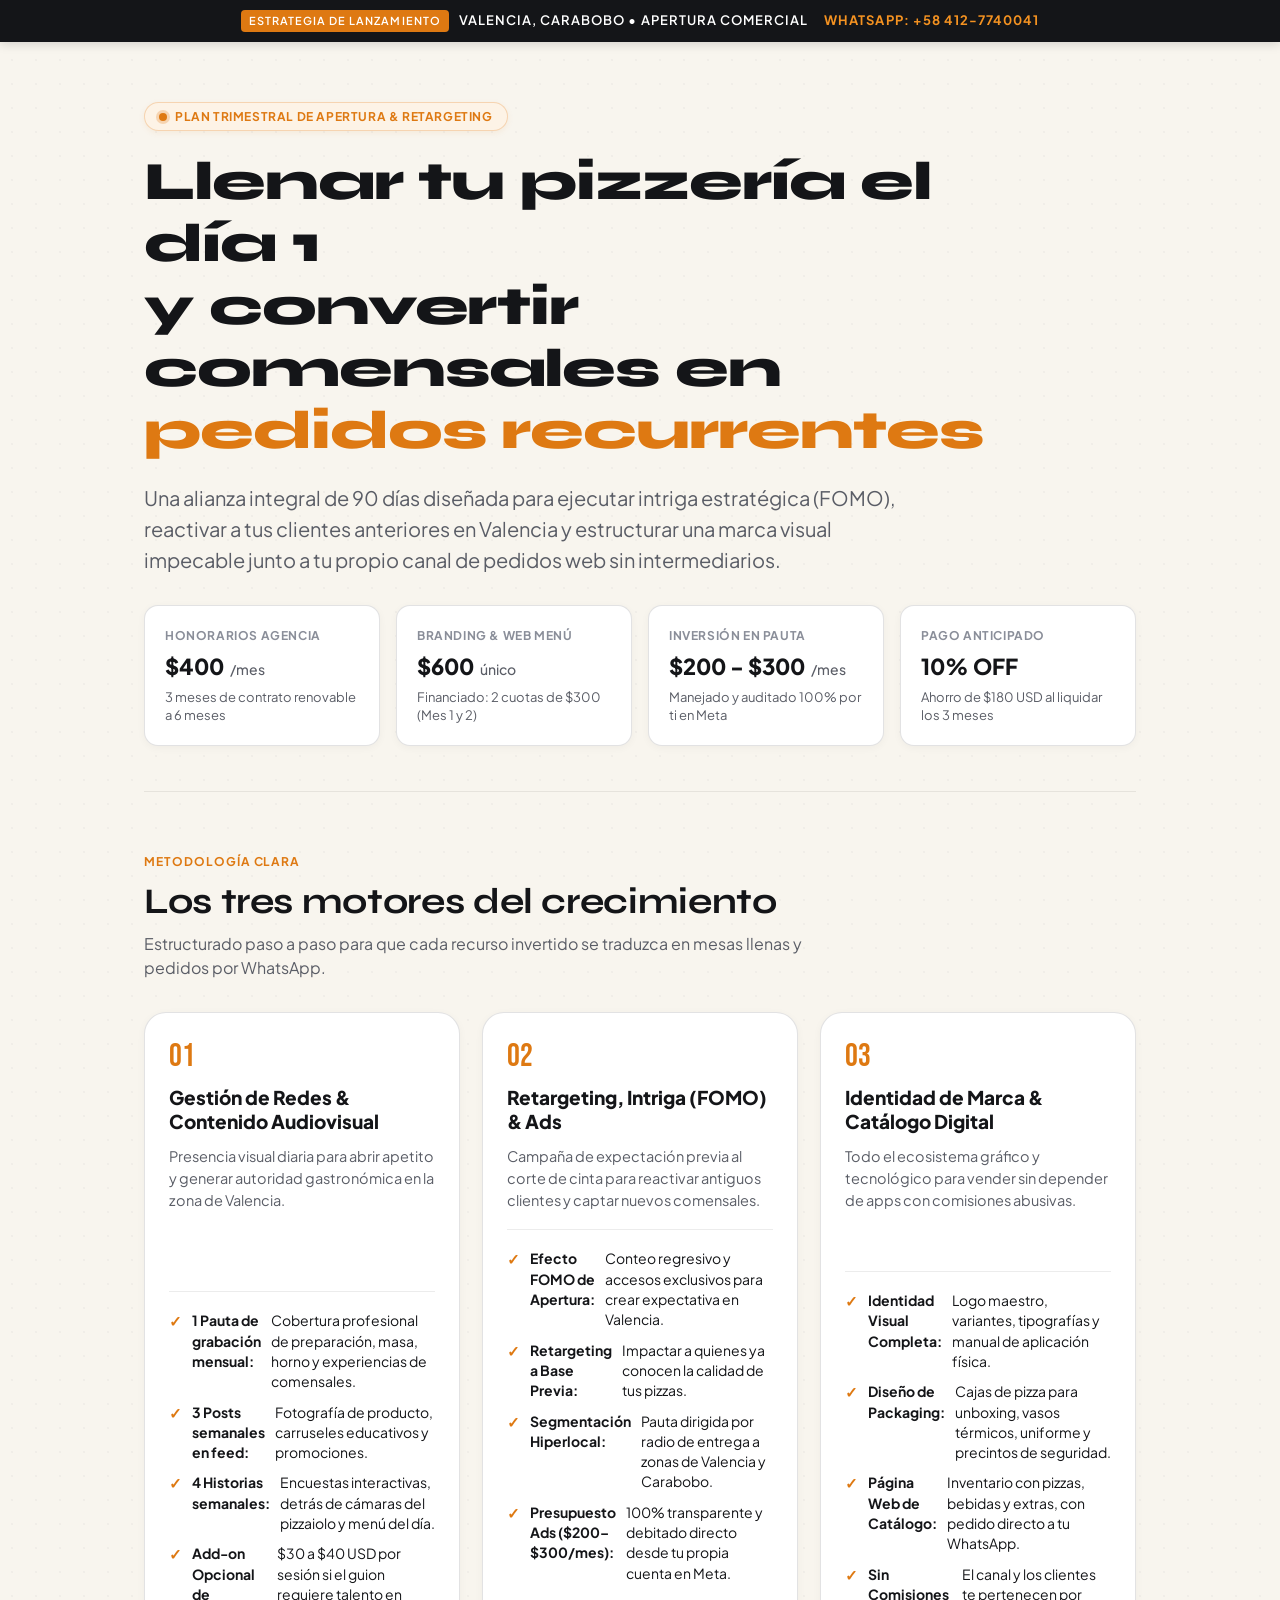
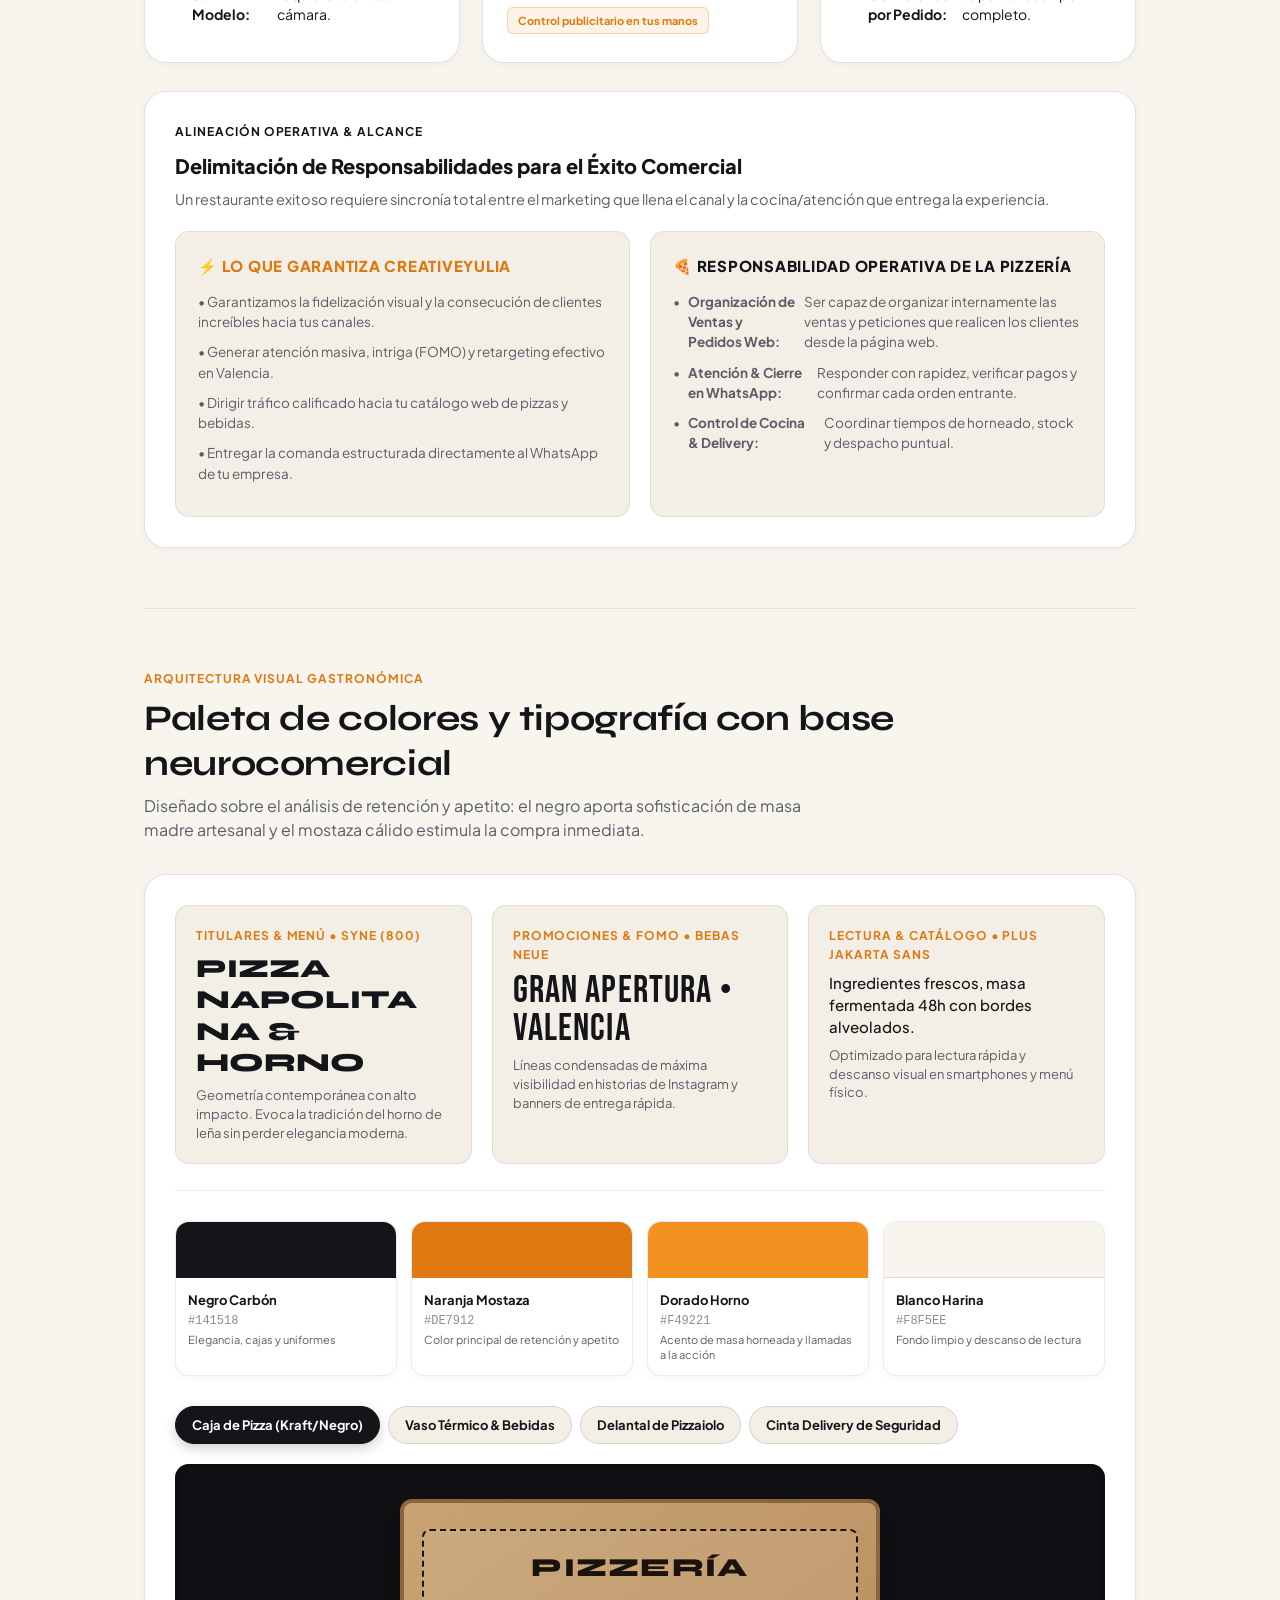
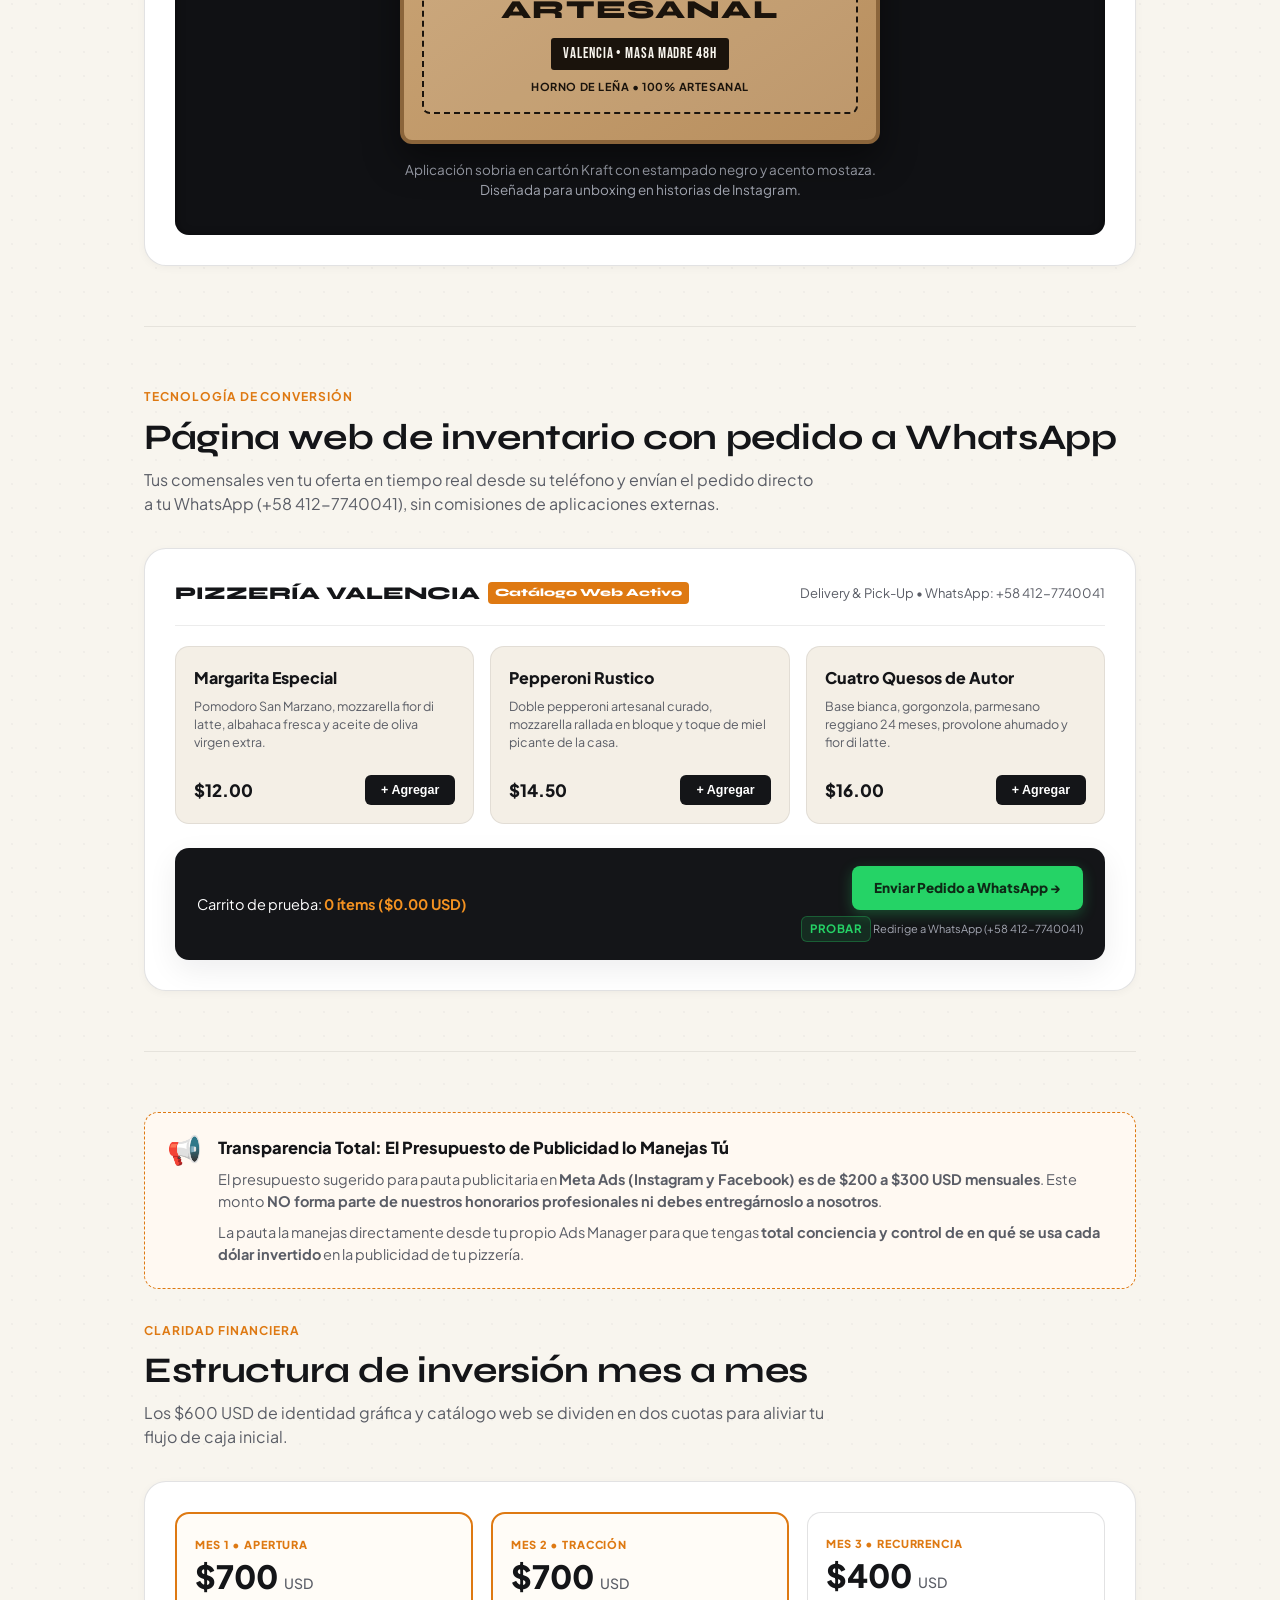
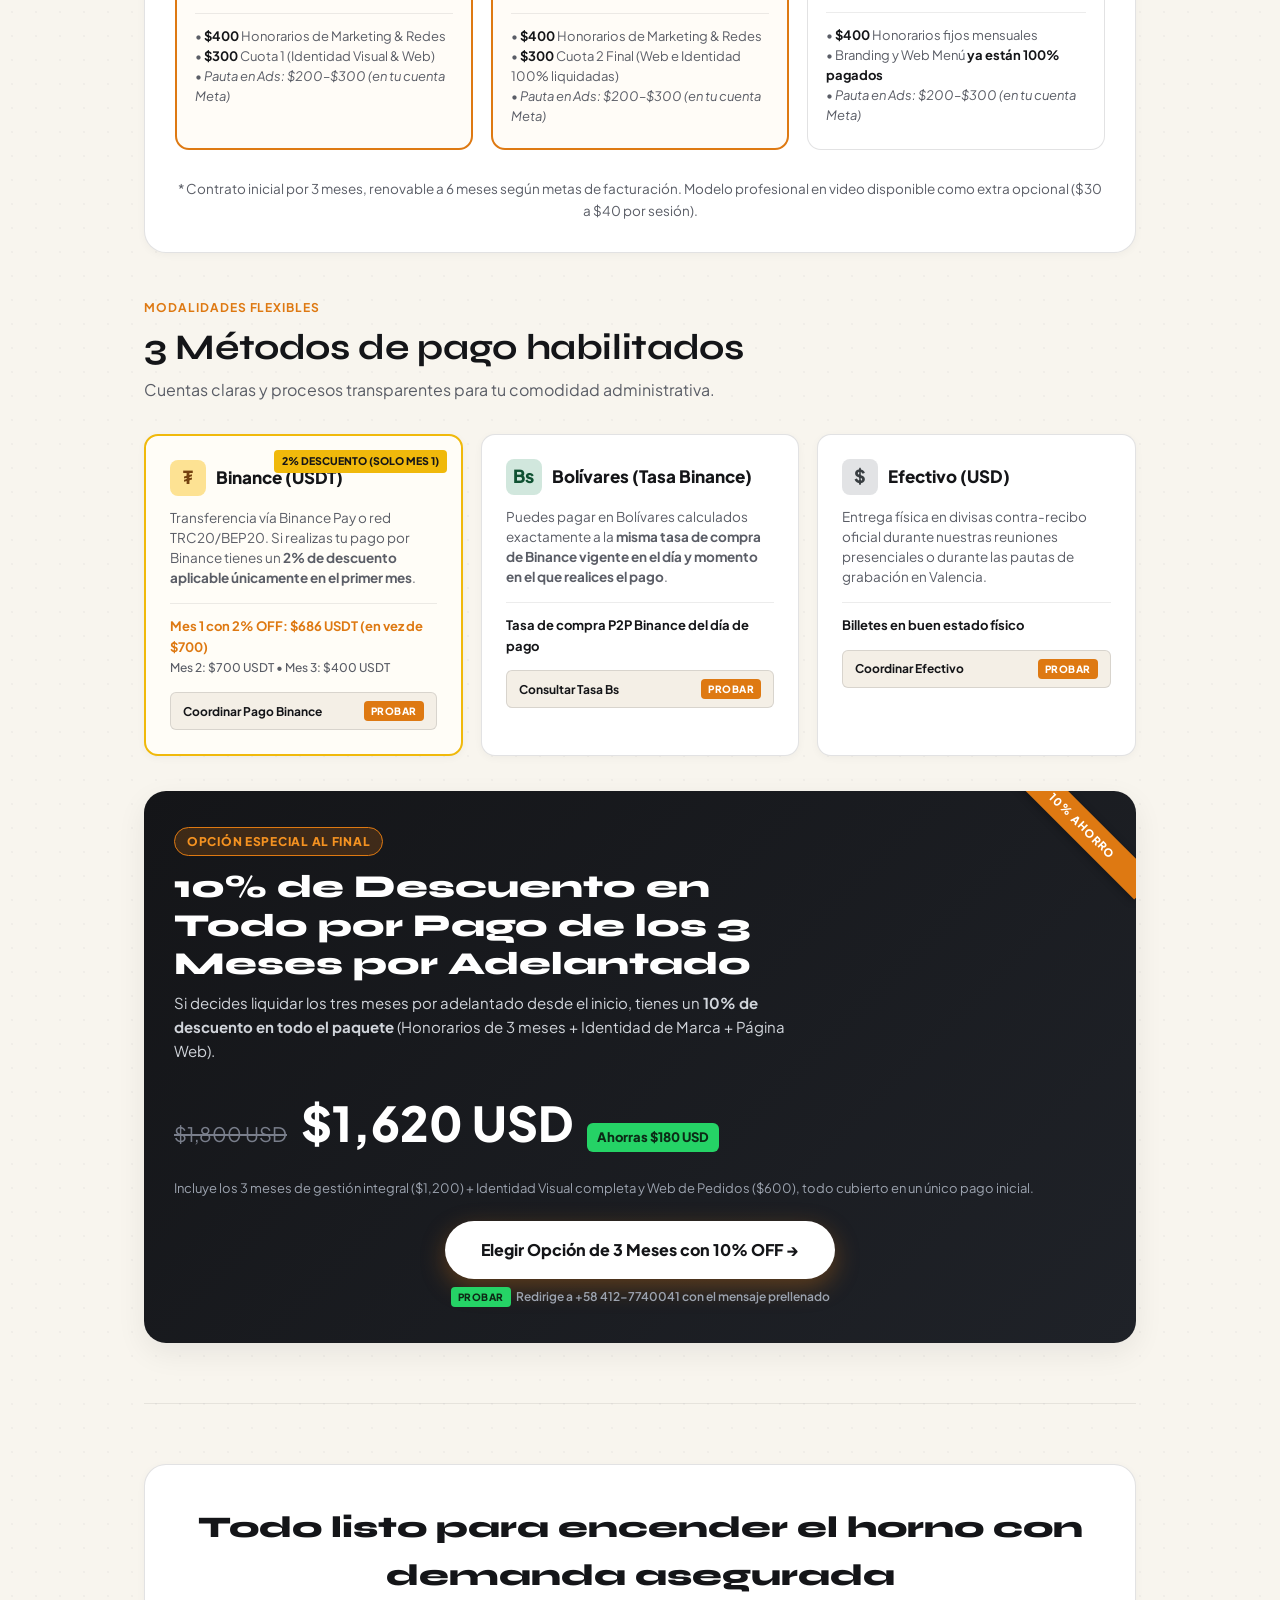
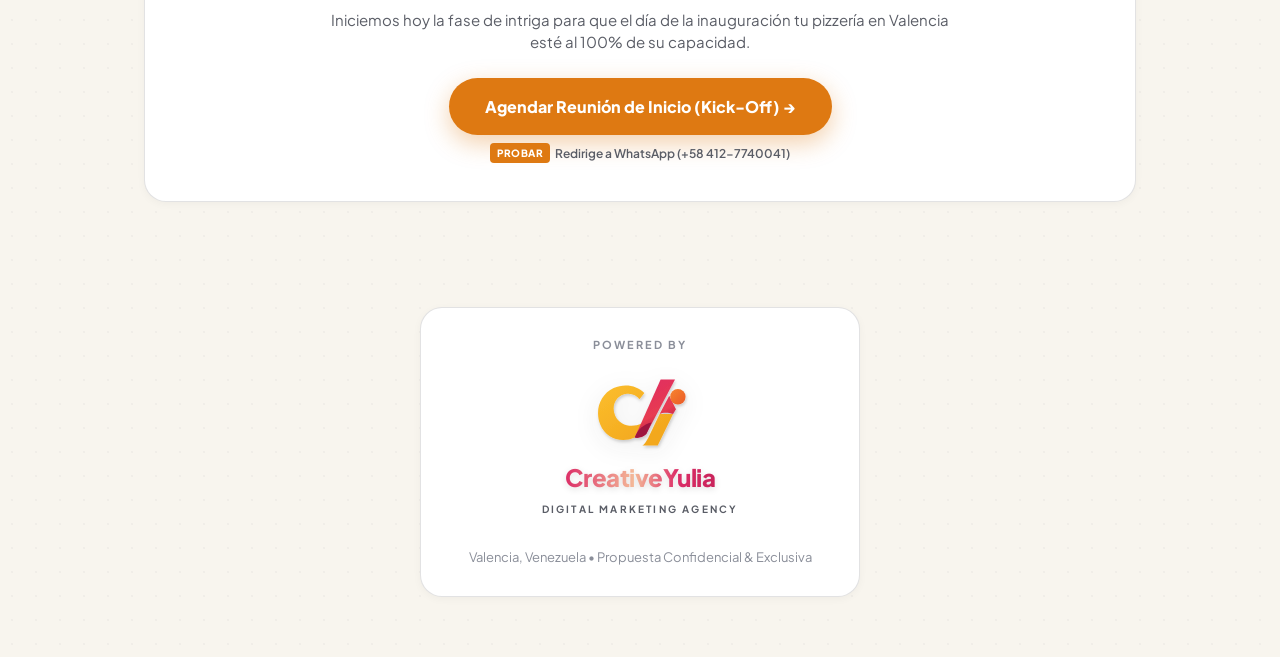
==== propuestapizza/index.html @ ad22b73f "feat: add propuestapizza landing page and vercel routing" ====
<!DOCTYPE html>
<html lang="es">
<head>
  <meta charset="UTF-8">
  <meta name="viewport" content="width=device-width, initial-scale=1.0, maximum-scale=5.0">
  <title>Propuesta Comercial Estratégica | Apertura Pizzería Valencia</title>
  
  <meta name="description" content="Propuesta comercial integral de 90 días: Gestión de Redes, Retargeting/FOMO, Identidad de Marca y Catálogo Web de Pedidos directos para pizzería en Valencia, Carabobo.">
  <meta property="og:title" content="Propuesta Comercial Estratégica | Apertura Pizzería Valencia">
  <meta property="og:description" content="Plan Trimestral de Apertura & Retargeting. Desarrollado por CreativeYulia.">
  <meta property="og:type" content="website">
  <meta name="theme-color" content="#141518">
  <link rel="icon" href="data:image/svg+xml,<svg xmlns='http://www.w3.org/2000/svg' viewBox='0 0 100 100'><text y='.9em' font-size='90'>🍕</text></svg>">

  <link rel="preconnect" href="https://fonts.googleapis.com">
  <link rel="preconnect" href="https://fonts.gstatic.com" crossorigin>
  <link href="https://fonts.googleapis.com/css2?family=Bebas+Neue&family=Plus+Jakarta+Sans:wght@300;400;500;600;700;800&family=Syne:wght@700;800&display=swap" rel="stylesheet">
  
  <style>
    :root {
      --bg-cream: #F8F5EE;
      --bg-card: #FFFFFF;
      --bg-card-soft: #F4EFE6;
      --text-dark: #141518;
      --text-muted: #5A5D66;
      --text-subtle: #8A8E99;
      --orange-mostaza: #DE7912;
      --orange-warm: #F49221;
      --orange-light: #FDF3E6;
      --orange-border: rgba(222, 121, 18, 0.25);
      --border-light: rgba(20, 21, 24, 0.08);
      --border-card: rgba(20, 21, 24, 0.12);
      --shadow-sm: 0 2px 8px rgba(20, 21, 24, 0.04);
      --shadow-md: 0 10px 30px rgba(20, 21, 24, 0.07);
      --shadow-lg: 0 18px 40px rgba(20, 21, 24, 0.12);
      --radius-sm: 8px;
      --radius-md: 14px;
      --radius-lg: 22px;
      --font-display: 'Syne', sans-serif;
      --font-accent: 'Bebas Neue', sans-serif;
      --font-body: 'Plus Jakarta Sans', sans-serif;
    }

    * {
      box-sizing: border-box;
      margin: 0;
      padding: 0;
      -webkit-font-smoothing: antialiased;
    }

    html {
      scroll-behavior: smooth;
    }

    body {
      background-color: var(--bg-cream);
      color: var(--text-dark);
      font-family: var(--font-body);
      line-height: 1.6;
      font-size: 16px;
      overflow-x: hidden;
      background-image: radial-gradient(rgba(20, 21, 24, 0.03) 1px, transparent 1px);
      background-size: 24px 24px;
    }

    .container {
      max-width: 1040px;
      margin: 0 auto;
      padding: 0 24px;
      width: 100%;
    }

    /* TOP BAR */
    .top-badge {
      background: #141518;
      color: #FFF;
      text-align: center;
      padding: 10px 16px;
      font-size: 13px;
      font-weight: 600;
      letter-spacing: 0.08em;
      text-transform: uppercase;
      display: flex;
      justify-content: center;
      align-items: center;
      gap: 10px;
      flex-wrap: wrap;
      position: sticky;
      top: 0;
      z-index: 100;
      box-shadow: 0 2px 10px rgba(0,0,0,0.15);
    }

    .top-badge span {
      background: var(--orange-mostaza);
      color: #FFF;
      padding: 2px 8px;
      border-radius: 4px;
      font-size: 11px;
    }

    .top-badge a {
      color: #F49221;
      text-decoration: none;
      font-weight: 700;
      margin-left: 6px;
      display: inline-flex;
      align-items: center;
      gap: 4px;
    }

    .top-badge a:hover {
      text-decoration: underline;
    }

    /* HERO */
    header.hero {
      padding: 60px 0 45px;
      border-bottom: 1px solid var(--border-light);
      position: relative;
    }

    .pill-status {
      display: inline-flex;
      align-items: center;
      gap: 8px;
      background: var(--orange-light);
      border: 1px solid var(--orange-border);
      color: var(--orange-mostaza);
      padding: 6px 14px;
      border-radius: 40px;
      font-size: 12px;
      font-weight: 700;
      letter-spacing: 0.05em;
      text-transform: uppercase;
      margin-bottom: 20px;
      box-shadow: 0 2px 6px rgba(222, 121, 18, 0.08);
      max-width: 100%;
      line-height: 1.3;
    }

    .pill-status::before {
      content: "";
      width: 8px;
      height: 8px;
      background: var(--orange-mostaza);
      border-radius: 50%;
      box-shadow: 0 0 0 3px rgba(222, 121, 18, 0.25);
      animation: pulseDot 2s infinite ease-in-out;
      flex-shrink: 0;
    }

    @keyframes pulseDot {
      0%, 100% { transform: scale(1); opacity: 1; }
      50% { transform: scale(1.3); opacity: 0.7; }
    }

    .hero h1 {
      font-family: var(--font-display);
      font-size: clamp(30px, 5.2vw, 54px);
      line-height: 1.15;
      font-weight: 800;
      letter-spacing: -0.02em;
      color: var(--text-dark);
      margin-bottom: 20px;
      max-width: 880px;
      word-break: break-word;
    }

    .hero h1 mark {
      background: transparent;
      color: var(--orange-mostaza);
    }

    .hero-lead {
      font-size: clamp(16px, 2vw, 20px);
      color: var(--text-muted);
      max-width: 760px;
      font-weight: 400;
      margin-bottom: 30px;
      line-height: 1.55;
    }

    /* SUMMARY STRIP */
    .summary-strip {
      display: grid;
      grid-template-columns: repeat(auto-fit, minmax(210px, 1fr));
      gap: 16px;
      margin-top: 30px;
    }

    .summary-card {
      background: var(--bg-card);
      border: 1px solid var(--border-card);
      border-radius: var(--radius-md);
      padding: 20px;
      box-shadow: var(--shadow-sm);
      transition: transform 0.2s ease, box-shadow 0.2s ease;
    }

    .summary-card:hover {
      transform: translateY(-2px);
      box-shadow: var(--shadow-md);
    }

    .summary-card .label {
      font-size: 12px;
      font-weight: 700;
      color: var(--text-subtle);
      text-transform: uppercase;
      letter-spacing: 0.05em;
      margin-bottom: 4px;
    }

    .summary-card .value {
      font-size: 22px;
      font-weight: 800;
      color: var(--text-dark);
      display: flex;
      align-items: baseline;
      gap: 6px;
    }

    .summary-card .note {
      font-size: 13px;
      color: var(--text-muted);
      margin-top: 4px;
      line-height: 1.4;
    }

    /* SECTION BASICS */
    section {
      padding: 60px 0;
      border-bottom: 1px solid var(--border-light);
    }

    .section-header {
      margin-bottom: 32px;
    }

    .section-eyebrow {
      font-size: 12px;
      font-weight: 700;
      color: var(--orange-mostaza);
      text-transform: uppercase;
      letter-spacing: 0.08em;
      margin-bottom: 8px;
      display: block;
    }

    .section-title {
      font-family: var(--font-display);
      font-size: clamp(24px, 3.5vw, 36px);
      letter-spacing: -0.01em;
      line-height: 1.25;
      color: var(--text-dark);
      word-break: break-word;
    }

    .section-desc {
      font-size: 16px;
      color: var(--text-muted);
      max-width: 680px;
      margin-top: 8px;
      line-height: 1.5;
    }

    /* PILARES */
    .pillars-grid {
      display: grid;
      grid-template-columns: repeat(auto-fit, minmax(290px, 1fr));
      gap: 22px;
    }

    .pillar-card {
      background: var(--bg-card);
      border: 1px solid var(--border-card);
      border-radius: var(--radius-lg);
      padding: 28px 24px;
      box-shadow: var(--shadow-sm);
      display: flex;
      flex-direction: column;
      position: relative;
      transition: transform 0.25s ease, box-shadow 0.25s ease, border-color 0.25s ease;
    }

    .pillar-card:hover {
      transform: translateY(-4px);
      box-shadow: var(--shadow-md);
      border-color: var(--orange-border);
    }

    .pillar-number {
      font-family: var(--font-accent);
      font-size: 32px;
      color: var(--orange-mostaza);
      line-height: 1;
      margin-bottom: 12px;
    }

    .pillar-title {
      font-size: 19px;
      font-weight: 800;
      margin-bottom: 12px;
      color: var(--text-dark);
      line-height: 1.3;
    }

    .pillar-desc {
      font-size: 14.5px;
      color: var(--text-muted);
      margin-bottom: 18px;
      line-height: 1.5;
    }

    .feature-list {
      list-style: none;
      margin-top: auto;
      padding-top: 18px;
      border-top: 1px solid var(--border-light);
    }

    .feature-list li {
      font-size: 14px;
      color: var(--text-dark);
      margin-bottom: 10px;
      display: flex;
      align-items: flex-start;
      gap: 10px;
      line-height: 1.45;
    }

    .feature-list li::before {
      content: "✓";
      color: var(--orange-mostaza);
      font-weight: 800;
      flex-shrink: 0;
      font-size: 15px;
    }

    .tag-highlight {
      display: inline-block;
      background: var(--orange-light);
      color: var(--orange-mostaza);
      font-size: 11px;
      font-weight: 700;
      padding: 4px 10px;
      border-radius: 6px;
      margin-top: 14px;
      align-self: flex-start;
      border: 1px solid var(--orange-border);
    }

    /* OPERATIONAL ALIGNMENT BOX (ROLES & RESPONSABILIDADES) */
    .operational-box {
      background: #FFFFFF;
      border: 1px solid var(--border-card);
      border-radius: var(--radius-lg);
      padding: 30px;
      margin-top: 28px;
      box-shadow: var(--shadow-sm);
    }

    .operational-grid {
      display: grid;
      grid-template-columns: repeat(auto-fit, minmax(270px, 1fr));
      gap: 20px;
      margin-top: 20px;
    }

    .role-column {
      background: var(--bg-card-soft);
      border-radius: var(--radius-md);
      padding: 22px;
      border: 1px solid var(--border-light);
    }

    .role-title {
      font-size: 15px;
      font-weight: 800;
      text-transform: uppercase;
      letter-spacing: 0.05em;
      margin-bottom: 14px;
      display: flex;
      align-items: center;
      gap: 8px;
    }

    .role-title.agency { color: var(--orange-mostaza); }
    .role-title.client { color: var(--text-dark); }

    .role-list {
      list-style: none;
      font-size: 13.5px;
      color: var(--text-muted);
    }

    .role-list li {
      margin-bottom: 10px;
      display: flex;
      align-items: flex-start;
      gap: 8px;
      line-height: 1.5;
    }

    /* BRAND EXPLORER */
    .brand-explorer {
      background: var(--bg-card);
      border: 1px solid var(--border-card);
      border-radius: var(--radius-lg);
      padding: 30px;
      box-shadow: var(--shadow-sm);
    }

    .typography-spec {
      display: grid;
      grid-template-columns: repeat(auto-fit, minmax(240px, 1fr));
      gap: 20px;
      margin-bottom: 30px;
      padding-bottom: 26px;
      border-bottom: 1px solid var(--border-light);
    }

    .typo-box {
      background: var(--bg-card-soft);
      border-radius: var(--radius-md);
      padding: 20px;
      border: 1px solid var(--border-light);
      transition: border-color 0.2s ease;
    }

    .typo-box:hover {
      border-color: var(--orange-border);
    }

    .typo-box .family-name {
      font-size: 12px;
      font-weight: 700;
      color: var(--orange-mostaza);
      text-transform: uppercase;
      letter-spacing: 0.08em;
      margin-bottom: 8px;
    }

    .typo-sample-display {
      font-family: var(--font-display);
      font-size: clamp(22px, 3vw, 26px);
      font-weight: 800;
      line-height: 1.2;
      color: var(--text-dark);
      margin-bottom: 8px;
      word-break: break-word;
    }

    .typo-sample-impact {
      font-family: var(--font-accent);
      font-size: clamp(30px, 4vw, 38px);
      line-height: 1;
      letter-spacing: 0.03em;
      color: var(--text-dark);
      margin-bottom: 8px;
      word-break: break-word;
    }

    .typo-box p {
      font-size: 13px;
      color: var(--text-muted);
      line-height: 1.45;
    }

    .palette-grid {
      display: grid;
      grid-template-columns: repeat(auto-fit, minmax(160px, 1fr));
      gap: 14px;
      margin-bottom: 30px;
    }

    .color-chip {
      background: #FFF;
      border: 1px solid var(--border-light);
      border-radius: var(--radius-md);
      overflow: hidden;
      box-shadow: var(--shadow-sm);
      transition: transform 0.2s ease;
    }

    .color-chip:hover {
      transform: translateY(-2px);
    }

    .color-swatch {
      height: 56px;
      width: 100%;
    }

    .color-info {
      padding: 12px;
    }

    .color-name {
      font-size: 13px;
      font-weight: 700;
      color: var(--text-dark);
    }

    .color-hex {
      font-size: 12px;
      font-family: monospace;
      color: var(--text-subtle);
      margin: 2px 0;
    }

    .color-purpose {
      font-size: 11px;
      color: var(--text-muted);
      line-height: 1.35;
    }

    /* MOCKUP TABS */
    .mockup-controls {
      display: flex;
      flex-wrap: wrap;
      gap: 8px;
      margin-bottom: 20px;
    }

    .tab-btn {
      background: var(--bg-card-soft);
      border: 1px solid var(--border-card);
      padding: 10px 16px;
      border-radius: 40px;
      font-size: 13px;
      font-weight: 700;
      color: var(--text-dark);
      cursor: pointer;
      transition: all 0.2s ease;
      font-family: var(--font-body);
      user-select: none;
    }

    .tab-btn:hover {
      background: #EBE4D5;
      transform: translateY(-1px);
    }

    .tab-btn.active {
      background: #141518;
      color: #FFF;
      border-color: #141518;
      box-shadow: 0 4px 12px rgba(20, 21, 24, 0.2);
    }

    .mockup-display {
      background: #101114;
      border-radius: var(--radius-md);
      padding: 35px 20px;
      color: #FFF;
      display: flex;
      flex-direction: column;
      align-items: center;
      text-align: center;
      min-height: 280px;
      justify-content: center;
      box-shadow: inset 0 2px 10px rgba(0,0,0,0.5);
      position: relative;
      overflow: hidden;
    }

    .mockup-visual-wrapper {
      max-width: 480px;
      width: 100%;
      animation: fadeInScale 0.25s ease-out;
    }

    @keyframes fadeInScale {
      from { opacity: 0; transform: scale(0.97); }
      to { opacity: 1; transform: scale(1); }
    }

    .box-preview {
      background: linear-gradient(145deg, #c9a374 0%, #b88f5f 100%);
      border: 4px solid #8B653B;
      border-radius: 12px;
      padding: 26px 18px;
      color: #1A130C;
      box-shadow: 0 16px 36px rgba(0,0,0,0.45);
      margin-bottom: 16px;
      position: relative;
    }

    .box-stamp {
      border: 2px dashed #1A130C;
      padding: 16px;
      border-radius: 8px;
      background: rgba(255, 255, 255, 0.08);
    }

    .box-brand {
      font-family: var(--font-display);
      font-size: clamp(20px, 3.5vw, 26px);
      font-weight: 800;
      letter-spacing: 0.05em;
      text-transform: uppercase;
      color: #1A130C;
    }

    .box-badge {
      display: inline-block;
      background: #1A130C;
      color: #F8F5EE;
      font-family: var(--font-accent);
      font-size: 15px;
      padding: 4px 12px;
      margin-top: 8px;
      letter-spacing: 0.06em;
      border-radius: 3px;
    }

    .mockup-caption {
      font-size: 13.5px;
      color: #A3A7B2;
      max-width: 500px;
      margin: 0 auto;
      line-height: 1.5;
    }

    /* MENU SIMULATOR */
    .menu-demo-box {
      background: var(--bg-card);
      border: 1px solid var(--border-card);
      border-radius: var(--radius-lg);
      padding: 30px;
      box-shadow: var(--shadow-sm);
    }

    .menu-header-bar {
      display: flex;
      justify-content: space-between;
      align-items: center;
      flex-wrap: wrap;
      gap: 12px;
      padding-bottom: 18px;
      border-bottom: 1px solid var(--border-light);
      margin-bottom: 20px;
    }

    .menu-brand-live {
      font-family: var(--font-display);
      font-weight: 800;
      font-size: 18px;
      display: flex;
      align-items: center;
      gap: 8px;
    }

    .menu-brand-live span {
      background: var(--orange-mostaza);
      color: #FFF;
      font-size: 11px;
      padding: 2px 7px;
      border-radius: 4px;
    }

    .menu-items-grid {
      display: grid;
      grid-template-columns: repeat(auto-fit, minmax(230px, 1fr));
      gap: 16px;
      margin-bottom: 24px;
    }

    .pizza-item {
      border: 1px solid var(--border-light);
      background: var(--bg-card-soft);
      border-radius: var(--radius-md);
      padding: 18px;
      display: flex;
      flex-direction: column;
      justify-content: space-between;
      transition: transform 0.2s ease, border-color 0.2s ease;
    }

    .pizza-item:hover {
      transform: translateY(-2px);
      border-color: var(--orange-border);
    }

    .pizza-item-title {
      font-weight: 800;
      font-size: 16px;
      color: var(--text-dark);
    }

    .pizza-item-desc {
      font-size: 12.5px;
      color: var(--text-muted);
      margin: 6px 0 14px;
      line-height: 1.45;
    }

    .pizza-item-foot {
      display: flex;
      justify-content: space-between;
      align-items: center;
      margin-top: auto;
      padding-top: 10px;
    }

    .pizza-price {
      font-weight: 800;
      font-size: 17px;
      color: var(--text-dark);
    }

    .btn-add-item {
      background: var(--text-dark);
      color: #FFF;
      border: none;
      padding: 8px 16px;
      border-radius: 6px;
      font-size: 12.5px;
      font-weight: 700;
      cursor: pointer;
      transition: all 0.2s ease;
      display: inline-flex;
      align-items: center;
      gap: 4px;
      touch-action: manipulation;
    }

    .btn-add-item:hover {
      background: var(--orange-mostaza);
      transform: scale(1.04);
    }

    .btn-add-item:active {
      transform: scale(0.96);
    }

    .cart-strip {
      background: #141518;
      border-radius: var(--radius-md);
      padding: 18px 22px;
      color: #FFF;
      display: flex;
      justify-content: space-between;
      align-items: center;
      flex-wrap: wrap;
      gap: 14px;
      box-shadow: var(--shadow-md);
    }

    .cart-info {
      font-size: 14.5px;
    }

    .cart-info strong {
      color: var(--orange-warm);
    }

    .cart-actions-wrapper {
      display: flex;
      flex-direction: column;
      align-items: flex-end;
      gap: 6px;
    }

    .cart-actions {
      display: flex;
      align-items: center;
      gap: 10px;
      flex-wrap: wrap;
    }

    .btn-clear-cart {
      background: rgba(255, 255, 255, 0.12);
      color: #D1D5DB;
      border: 1px solid rgba(255, 255, 255, 0.2);
      padding: 10px 14px;
      border-radius: 8px;
      font-size: 12px;
      font-weight: 700;
      cursor: pointer;
      transition: all 0.2s ease;
      touch-action: manipulation;
    }

    .btn-clear-cart:hover {
      background: rgba(255, 255, 255, 0.2);
      color: #FFF;
    }

    .btn-wa-order {
      background: #25D366;
      color: #0E2916;
      border: none;
      padding: 11px 22px;
      border-radius: 8px;
      font-weight: 800;
      font-size: 13.5px;
      cursor: pointer;
      text-decoration: none;
      display: inline-flex;
      align-items: center;
      gap: 8px;
      transition: transform 0.2s ease, box-shadow 0.2s ease;
      box-shadow: 0 4px 14px rgba(37, 211, 102, 0.3);
      touch-action: manipulation;
    }

    .btn-wa-order:hover {
      transform: translateY(-2px);
      box-shadow: 0 6px 18px rgba(37, 211, 102, 0.4);
    }

    .probar-tag {
      display: inline-flex;
      align-items: center;
      gap: 4px;
      font-size: 11.5px;
      font-weight: 700;
      color: #25D366;
      background: rgba(37, 211, 102, 0.12);
      border: 1px solid rgba(37, 211, 102, 0.3);
      padding: 3px 8px;
      border-radius: 6px;
      letter-spacing: 0.04em;
      text-transform: uppercase;
    }

    .probar-caption {
      font-size: 11px;
      color: #A3A7B2;
      text-align: right;
    }

    .btn-group-with-subtext {
      display: flex;
      flex-direction: column;
      align-items: center;
      gap: 8px;
      width: 100%;
    }

    .subtext-probar {
      font-size: 12px;
      color: var(--text-muted);
      font-weight: 600;
      display: inline-flex;
      align-items: center;
      gap: 5px;
    }

    .subtext-probar-light {
      font-size: 12px;
      color: #9CA3AF;
      font-weight: 600;
      display: inline-flex;
      align-items: center;
      gap: 5px;
    }

    .badge-probar-pill {
      background: var(--orange-mostaza);
      color: #FFF;
      font-size: 10px;
      font-weight: 800;
      padding: 2px 7px;
      border-radius: 4px;
      text-transform: uppercase;
      letter-spacing: 0.05em;
    }

    /* DIRECT ADS NOTICE */
    .ads-notice-box {
      background: #FFF9F2;
      border: 1.5px dashed var(--orange-mostaza);
      border-radius: var(--radius-md);
      padding: 22px;
      margin-bottom: 32px;
      display: flex;
      gap: 16px;
      align-items: flex-start;
    }

    .ads-icon {
      font-size: 28px;
      line-height: 1;
      flex-shrink: 0;
    }

    .ads-notice-content h4 {
      font-size: 16.5px;
      font-weight: 800;
      color: var(--text-dark);
      margin-bottom: 6px;
    }

    .ads-notice-content p {
      font-size: 14.5px;
      color: var(--text-muted);
      line-height: 1.55;
    }

    /* INVESTMENT */
    .pricing-table-wrap {
      background: var(--bg-card);
      border: 1px solid var(--border-card);
      border-radius: var(--radius-lg);
      padding: 30px;
      box-shadow: var(--shadow-sm);
      margin-bottom: 30px;
    }

    .plan-timeline {
      display: grid;
      grid-template-columns: repeat(3, 1fr);
      gap: 18px;
      margin-bottom: 28px;
    }

    .month-card {
      border: 1px solid var(--border-card);
      border-radius: var(--radius-md);
      padding: 22px 18px;
      background: var(--bg-card);
      display: flex;
      flex-direction: column;
      transition: transform 0.2s ease, box-shadow 0.2s ease;
    }

    .month-card:hover {
      transform: translateY(-2px);
      box-shadow: var(--shadow-sm);
    }

    .month-card.active-split {
      border: 2px solid var(--orange-mostaza);
      background: #FFFCF7;
    }

    .month-tag {
      font-size: 11px;
      font-weight: 800;
      text-transform: uppercase;
      letter-spacing: 0.08em;
      color: var(--orange-mostaza);
      margin-bottom: 6px;
    }

    .month-price {
      font-size: clamp(28px, 3.5vw, 32px);
      font-weight: 800;
      color: var(--text-dark);
      line-height: 1.1;
      margin-bottom: 12px;
    }

    .month-breakdown {
      font-size: 13px;
      color: var(--text-muted);
      border-top: 1px solid var(--border-light);
      padding-top: 12px;
      margin-top: 6px;
      line-height: 1.55;
    }

    .month-breakdown strong {
      color: var(--text-dark);
    }

    /* PREPAY BOX */
    .prepay-box {
      background: linear-gradient(135deg, #141518 0%, #1F2228 100%);
      color: #FFF;
      border-radius: var(--radius-lg);
      padding: 36px 30px;
      box-shadow: var(--shadow-md);
      position: relative;
      overflow: hidden;
      margin-top: 35px;
    }

    .prepay-box::after {
      content: "10% AHORRO";
      position: absolute;
      top: 20px;
      right: -35px;
      background: var(--orange-mostaza);
      color: #FFF;
      font-size: 11px;
      font-weight: 800;
      letter-spacing: 0.1em;
      padding: 6px 45px;
      transform: rotate(45deg);
      box-shadow: 0 2px 8px rgba(0,0,0,0.3);
    }

    .prepay-header {
      max-width: 640px;
      margin-bottom: 22px;
    }

    .prepay-badge {
      display: inline-block;
      background: rgba(222, 121, 18, 0.2);
      border: 1px solid var(--orange-mostaza);
      color: var(--orange-warm);
      font-size: 12px;
      font-weight: 800;
      padding: 4px 12px;
      border-radius: 40px;
      text-transform: uppercase;
      letter-spacing: 0.06em;
      margin-bottom: 12px;
    }

    .prepay-title {
      font-family: var(--font-display);
      font-size: clamp(22px, 3.2vw, 32px);
      font-weight: 800;
      line-height: 1.2;
    }

    .prepay-pricing {
      display: flex;
      align-items: baseline;
      gap: 14px;
      margin-bottom: 16px;
      flex-wrap: wrap;
    }

    .price-original {
      font-size: 20px;
      text-decoration: line-through;
      color: #797E8B;
    }

    .price-discounted {
      font-size: clamp(34px, 4.5vw, 48px);
      font-weight: 800;
      color: #FFF;
    }

    .savings-pill {
      background: #25D366;
      color: #0B2B16;
      font-size: 13px;
      font-weight: 800;
      padding: 4px 10px;
      border-radius: 6px;
    }

    /* PAYMENT MATRIX */
    .payment-methods-grid {
      display: grid;
      grid-template-columns: repeat(auto-fit, minmax(280px, 1fr));
      gap: 18px;
      margin-bottom: 35px;
    }

    .pay-card {
      background: var(--bg-card);
      border: 1px solid var(--border-card);
      border-radius: var(--radius-md);
      padding: 24px;
      box-shadow: var(--shadow-sm);
      display: flex;
      flex-direction: column;
      position: relative;
      transition: transform 0.2s ease, box-shadow 0.2s ease;
    }

    .pay-card:hover {
      transform: translateY(-2px);
      box-shadow: var(--shadow-md);
    }

    .pay-card.highlight-binance {
      border: 2px solid #F0B90B;
      background: #FFFDF7;
    }

    .pay-badge-binance {
      position: absolute;
      top: 14px;
      right: 14px;
      background: #F0B90B;
      color: #141518;
      font-size: 10.5px;
      font-weight: 800;
      padding: 3px 8px;
      border-radius: 4px;
      text-transform: uppercase;
    }

    .pay-card-header {
      display: flex;
      align-items: center;
      gap: 10px;
      margin-bottom: 12px;
    }

    .pay-icon {
      width: 36px;
      height: 36px;
      border-radius: 8px;
      display: flex;
      align-items: center;
      justify-content: center;
      font-size: 18px;
      font-weight: 800;
      flex-shrink: 0;
    }

    .pay-icon.crypto { background: #FDE293; color: #744210; }
    .pay-icon.fiat { background: #D1E7DD; color: #0F5132; }
    .pay-icon.cash { background: #E2E3E5; color: #383D41; }

    .pay-title {
      font-size: 17px;
      font-weight: 800;
      color: var(--text-dark);
    }

    .pay-desc {
      font-size: 13.5px;
      color: var(--text-muted);
      line-height: 1.5;
    }

    .pay-calc {
      margin-top: 14px;
      padding-top: 12px;
      border-top: 1px solid var(--border-light);
      font-size: 13px;
      font-weight: 700;
      color: var(--orange-mostaza);
    }

    .pay-btn-link {
      display: inline-flex;
      align-items: center;
      justify-content: space-between;
      margin-top: 14px;
      padding: 8px 12px;
      background: var(--bg-card-soft);
      border: 1px solid var(--border-card);
      border-radius: 6px;
      color: var(--text-dark);
      font-size: 12px;
      font-weight: 700;
      text-decoration: none;
      transition: all 0.2s ease;
    }

    .pay-btn-link:hover {
      background: #EBE4D5;
      color: var(--orange-mostaza);
    }

    /* CTA STRIP */
    .cta-strip {
      background: var(--bg-card);
      border: 1px solid var(--border-card);
      border-radius: var(--radius-lg);
      padding: 38px 28px;
      text-align: center;
      box-shadow: var(--shadow-sm);
    }

    .cta-strip h3 {
      font-family: var(--font-display);
      font-size: clamp(22px, 3vw, 30px);
      font-weight: 800;
      margin-bottom: 10px;
    }

    .cta-strip p {
      font-size: 15px;
      color: var(--text-muted);
      max-width: 620px;
      margin: 0 auto 24px;
      line-height: 1.5;
    }

    .btn-main {
      display: inline-flex;
      align-items: center;
      justify-content: center;
      gap: 10px;
      background: var(--orange-mostaza);
      color: #FFF;
      font-size: 16px;
      font-weight: 800;
      padding: 16px 36px;
      border-radius: 40px;
      text-decoration: none;
      box-shadow: 0 8px 24px rgba(222, 121, 18, 0.35);
      transition: all 0.25s ease;
      touch-action: manipulation;
    }

    .btn-main:hover {
      background: var(--orange-warm);
      transform: translateY(-2px);
      box-shadow: 0 10px 28px rgba(222, 121, 18, 0.45);
    }

    /* FOOTER */
    footer {
      padding: 45px 0 60px;
      text-align: center;
    }

    .powered-by-box {
      display: inline-flex;
      flex-direction: column;
      align-items: center;
      gap: 14px;
      background: #FFFFFF;
      border: 1px solid var(--border-card);
      padding: 28px 36px;
      border-radius: var(--radius-lg);
      box-shadow: var(--shadow-sm);
      max-width: 440px;
      width: 100%;
    }

    .powered-label {
      font-size: 11px;
      letter-spacing: 0.18em;
      text-transform: uppercase;
      color: var(--text-subtle);
      font-weight: 700;
    }

    .brand-julia-creative {
      display: flex;
      flex-direction: column;
      align-items: center;
      gap: 8px;
      text-decoration: none;
    }

    .logo-svg-yulia {
      width: 115px;
      height: auto;
      filter: drop-shadow(0 6px 12px rgba(20, 21, 24, 0.08));
    }

    .wordmark-yulia {
      font-family: var(--font-body);
      font-size: 24px;
      font-weight: 800;
      letter-spacing: -0.02em;
      line-height: 1.1;
      background: linear-gradient(90deg, #DC2E67 0%, #F4B998 46%, #DC2E67 75%, #C9235B 100%);
      -webkit-background-clip: text;
      -webkit-text-fill-color: transparent;
      filter: drop-shadow(0 2px 3px rgba(0, 0, 0, 0.12));
    }

    .subwordmark-yulia {
      font-size: 10px;
      font-weight: 700;
      letter-spacing: 0.22em;
      color: var(--text-muted);
      text-transform: uppercase;
      margin-top: 2px;
    }

    .footer-note {
      font-size: 13px;
      color: var(--text-subtle);
      margin-top: 16px;
    }

    /* TOAST NOTIFICATION */
    .toast-notice {
      position: fixed;
      bottom: 24px;
      right: 24px;
      background: #141518;
      color: #FFF;
      padding: 12px 18px;
      border-radius: var(--radius-md);
      box-shadow: var(--shadow-lg);
      font-size: 13.5px;
      font-weight: 600;
      display: flex;
      align-items: center;
      gap: 10px;
      z-index: 999;
      transform: translateY(100px);
      opacity: 0;
      transition: all 0.3s cubic-bezier(0.16, 1, 0.3, 1);
      border-left: 4px solid var(--orange-mostaza);
      pointer-events: none;
      max-width: calc(100vw - 32px);
    }

    .toast-notice.show {
      transform: translateY(0);
      opacity: 1;
    }

    /* FLOATING MOBILE TEST BAR */
    .floating-wa-test {
      display: none;
      position: fixed;
      bottom: 14px;
      left: 14px;
      right: 14px;
      background: #141518;
      border: 1px solid #282A30;
      padding: 10px 14px;
      border-radius: 40px;
      box-shadow: 0 10px 25px rgba(0,0,0,0.4);
      z-index: 90;
      align-items: center;
      justify-content: space-between;
    }

    .floating-wa-test .text {
      color: #FFF;
      font-size: 12px;
      font-weight: 700;
      display: flex;
      align-items: center;
      gap: 6px;
    }

    .floating-wa-test .btn-quick {
      background: #25D366;
      color: #0E2916;
      font-size: 11.5px;
      font-weight: 800;
      padding: 6px 14px;
      border-radius: 20px;
      text-decoration: none;
      display: inline-flex;
      align-items: center;
      gap: 4px;
    }

    /* ========================================================= */
    /* RESPONSIVE BREAKPOINTS (Mobile & Tablet Optimization)      */
    /* ========================================================= */
    @media (max-width: 860px) {
      .plan-timeline {
        grid-template-columns: 1fr;
      }
      .ads-notice-box {
        flex-direction: column;
        gap: 10px;
      }
    }

    @media (max-width: 640px) {
      .container {
        padding: 0 16px;
      }
      .top-badge {
        font-size: 11.5px;
        padding: 8px 12px;
        gap: 6px;
      }
      header.hero {
        padding: 40px 0 32px;
      }
      section {
        padding: 45px 0;
      }
      .summary-strip {
        grid-template-columns: 1fr 1fr;
        gap: 10px;
      }
      .summary-card {
        padding: 14px 12px;
      }
      .summary-card .value {
        font-size: 18px;
      }
      .summary-card .note {
        font-size: 11.5px;
      }
      .pillars-grid {
        grid-template-columns: 1fr;
      }
      .operational-box {
        padding: 20px 16px;
      }
      .operational-grid {
        grid-template-columns: 1fr;
      }
      .brand-explorer {
        padding: 20px 16px;
      }
      .typography-spec {
        grid-template-columns: 1fr;
      }
      .palette-grid {
        grid-template-columns: 1fr 1fr;
      }
      .mockup-controls {
        flex-direction: column;
      }
      .tab-btn {
        width: 100%;
        text-align: center;
      }
      .mockup-display {
        padding: 24px 14px;
      }
      .menu-demo-box {
        padding: 20px 16px;
      }
      .menu-items-grid {
        grid-template-columns: 1fr;
      }
      .cart-strip {
        flex-direction: column;
        align-items: stretch;
        gap: 12px;
        padding: 16px;
      }
      .cart-actions-wrapper {
        align-items: stretch;
      }
      .cart-actions {
        flex-direction: column;
        width: 100%;
      }
      .btn-clear-cart {
        width: 100%;
        text-align: center;
      }
      .btn-wa-order {
        width: 100%;
        justify-content: center;
      }
      .probar-caption {
        text-align: center;
      }
      .pricing-table-wrap {
        padding: 20px 16px;
      }
      .prepay-box {
        padding: 30px 18px 24px;
      }
      .prepay-box::after {
        display: none;
      }
      .prepay-ribbon-mobile {
        display: inline-block !important;
        background: var(--orange-mostaza);
        color: #FFF;
        font-size: 11px;
        font-weight: 800;
        padding: 4px 10px;
        border-radius: 4px;
        margin-bottom: 12px;
      }
      .payment-methods-grid {
        grid-template-columns: 1fr;
      }
      .cta-strip {
        padding: 28px 16px;
      }
      .btn-main {
        width: 100%;
        padding: 14px 20px;
        font-size: 15px;
      }
      .powered-by-box {
        padding: 24px 18px;
      }
      .floating-wa-test {
        display: flex;
      }
      body {
        padding-bottom: 60px;
      }
    }

    @media (max-width: 380px) {
      .summary-strip {
        grid-template-columns: 1fr;
      }
    }

    /* PRINT STYLES */
    @media print {
      .top-badge, .mockup-controls, .cart-strip, .btn-main, .btn-wa-order, .floating-wa-test {
        display: none !important;
      }
      body {
        background: #FFF;
        color: #000;
      }
      .summary-card, .pillar-card, .operational-box, .pricing-table-wrap, .prepay-box {
        break-inside: avoid;
        box-shadow: none !important;
        border: 1px solid #CCC !important;
      }
      .prepay-box {
        background: #F4F4F4 !important;
        color: #000 !important;
      }
      .prepay-title, .price-discounted {
        color: #000 !important;
      }
    }
  </style>
</head>
<body>

  <!-- TOP BAR -->
  <div class="top-badge">
    <span>Estrategia de Lanzamiento</span> Valencia, Carabobo • Apertura Comercial
    <a href="https://wa.me/584127740041?text=Hola%2C%20le%C3%AD%20la%20propuesta%20de%20la%20pizzer%C3%ADa%20y%20quiero%20conversar." target="_blank" title="Contactar por WhatsApp">
      WhatsApp: +58 412-7740041
    </a>
  </div>

  <main class="container">
    
    <!-- HERO -->
    <header class="hero">
      <div class="pill-status">Plan Trimestral de Apertura & Retargeting</div>
      <h1>Llenar tu pizzería el día 1 <br>y convertir comensales en <mark>pedidos recurrentes</mark></h1>
      <p class="hero-lead">
        Una alianza integral de 90 días diseñada para ejecutar intriga estratégica (FOMO), reactivar a tus clientes anteriores en Valencia y estructurar una marca visual impecable junto a tu propio canal de pedidos web sin intermediarios.
      </p>

      <div class="summary-strip">
        <div class="summary-card">
          <div class="label">Honorarios Agencia</div>
          <div class="value">$400 <small style="font-size: 14px; color: var(--text-muted); font-weight: 500;">/mes</small></div>
          <div class="note">3 meses de contrato renovable a 6 meses</div>
        </div>
        <div class="summary-card">
          <div class="label">Branding & Web Menú</div>
          <div class="value">$600 <small style="font-size: 14px; color: var(--text-muted); font-weight: 500;">único</small></div>
          <div class="note">Financiado: 2 cuotas de $300 (Mes 1 y 2)</div>
        </div>
        <div class="summary-card">
          <div class="label">Inversión en Pauta</div>
          <div class="value">$200 - $300 <small style="font-size: 14px; color: var(--text-muted); font-weight: 500;">/mes</small></div>
          <div class="note">Manejado y auditado 100% por ti en Meta</div>
        </div>
        <div class="summary-card">
          <div class="label">Pago Anticipado</div>
          <div class="value">10% OFF</div>
          <div class="note">Ahorro de $180 USD al liquidar los 3 meses</div>
        </div>
      </div>
    </header>

    <!-- SECTION 1: LOS 3 PILARES -->
    <section>
      <div class="section-header">
        <span class="section-eyebrow">Metodología Clara</span>
        <h2 class="section-title">Los tres motores del crecimiento</h2>
        <p class="section-desc">Estructurado paso a paso para que cada recurso invertido se traduzca en mesas llenas y pedidos por WhatsApp.</p>
      </div>

      <div class="pillars-grid">
        <div class="pillar-card">
          <div class="pillar-number">01</div>
          <h3 class="pillar-title">Gestión de Redes & Contenido Audiovisual</h3>
          <p class="pillar-desc">Presencia visual diaria para abrir apetito y generar autoridad gastronómica en la zona de Valencia.</p>
          <ul class="feature-list">
            <li><strong>1 Pauta de grabación mensual:</strong> Cobertura profesional de preparación, masa, horno y experiencias de comensales.</li>
            <li><strong>3 Posts semanales en feed:</strong> Fotografía de producto, carruseles educativos y promociones.</li>
            <li><strong>4 Historias semanales:</strong> Encuestas interactivas, detrás de cámaras del pizzaiolo y menú del día.</li>
            <li><strong>Add-on Opcional de Modelo:</strong> $30 a $40 USD por sesión si el guion requiere talento en cámara.</li>
          </ul>
        </div>

        <div class="pillar-card">
          <div class="pillar-number">02</div>
          <h3 class="pillar-title">Retargeting, Intriga (FOMO) & Ads</h3>
          <p class="pillar-desc">Campaña de expectación previa al corte de cinta para reactivar antiguos clientes y captar nuevos comensales.</p>
          <ul class="feature-list">
            <li><strong>Efecto FOMO de Apertura:</strong> Conteo regresivo y accesos exclusivos para crear expectativa en Valencia.</li>
            <li><strong>Retargeting a Base Previa:</strong> Impactar a quienes ya conocen la calidad de tus pizzas.</li>
            <li><strong>Segmentación Hiperlocal:</strong> Pauta dirigida por radio de entrega a zonas de Valencia y Carabobo.</li>
            <li><strong>Presupuesto Ads ($200–$300/mes):</strong> 100% transparente y debitado directo desde tu propia cuenta en Meta.</li>
          </ul>
          <span class="tag-highlight">Control publicitario en tus manos</span>
        </div>

        <div class="pillar-card">
          <div class="pillar-number">03</div>
          <h3 class="pillar-title">Identidad de Marca & Catálogo Digital</h3>
          <p class="pillar-desc">Todo el ecosistema gráfico y tecnológico para vender sin depender de apps con comisiones abusivas.</p>
          <ul class="feature-list">
            <li><strong>Identidad Visual Completa:</strong> Logo maestro, variantes, tipografías y manual de aplicación física.</li>
            <li><strong>Diseño de Packaging:</strong> Cajas de pizza para unboxing, vasos térmicos, uniforme y precintos de seguridad.</li>
            <li><strong>Página Web de Catálogo:</strong> Inventario con pizzas, bebidas y extras, con pedido directo a tu WhatsApp.</li>
            <li><strong>Sin Comisiones por Pedido:</strong> El canal y los clientes te pertenecen por completo.</li>
          </ul>
        </div>
      </div>

      <!-- ALINEACIÓN OPERATIVA & RESPONSABILIDAD DE VENTAS -->
      <div class="operational-box">
        <span class="section-eyebrow" style="color: var(--text-dark);">Alineación Operativa & Alcance</span>
        <h3 style="font-size: 20px; font-weight: 800; margin-top: 4px;">Delimitación de Responsabilidades para el Éxito Comercial</h3>
        <p style="font-size: 14.5px; color: var(--text-muted); margin-top: 6px;">
          Un restaurante exitoso requiere sincronía total entre el marketing que llena el canal y la cocina/atención que entrega la experiencia.
        </p>

        <div class="operational-grid">
          <div class="role-column">
            <div class="role-title agency">⚡ Lo que garantiza CreativeYulia</div>
            <ul class="role-list">
              <li>• Garantizamos la fidelización visual y la consecución de clientes increíbles hacia tus canales.</li>
              <li>• Generar atención masiva, intriga (FOMO) y retargeting efectivo en Valencia.</li>
              <li>• Dirigir tráfico calificado hacia tu catálogo web de pizzas y bebidas.</li>
              <li>• Entregar la comanda estructurada directamente al WhatsApp de tu empresa.</li>
            </ul>
          </div>

          <div class="role-column">
            <div class="role-title client">🍕 Responsabilidad Operativa de la Pizzería</div>
            <ul class="role-list">
              <li>• <strong>Organización de Ventas y Pedidos Web:</strong> Ser capaz de organizar internamente las ventas y peticiones que realicen los clientes desde la página web.</li>
              <li>• <strong>Atención & Cierre en WhatsApp:</strong> Responder con rapidez, verificar pagos y confirmar cada orden entrante.</li>
              <li>• <strong>Control de Cocina & Delivery:</strong> Coordinar tiempos de horneado, stock y despacho puntual.</li>
            </ul>
          </div>
        </div>
      </div>
    </section>

    <!-- SECTION 2: BRAND IDENTITY & TYPOGRAPHY -->
    <section>
      <div class="section-header">
        <span class="section-eyebrow">Arquitectura Visual Gastronómica</span>
        <h2 class="section-title">Paleta de colores y tipografía con base neurocomercial</h2>
        <p class="section-desc">Diseñado sobre el análisis de retención y apetito: el negro aporta sofisticación de masa madre artesanal y el mostaza cálido estimula la compra inmediata.</p>
      </div>

      <div class="brand-explorer">
        <div class="typography-spec">
          <div class="typo-box">
            <div class="family-name">Titulares & Menú • Syne (800)</div>
            <div class="typo-sample-display">PIZZA NAPOLITANA & HORNO</div>
            <p>Geometría contemporánea con alto impacto. Evoca la tradición del horno de leña sin perder elegancia moderna.</p>
          </div>
          <div class="typo-box">
            <div class="family-name">Promociones & FOMO • Bebas Neue</div>
            <div class="typo-sample-impact">GRAN APERTURA • VALENCIA</div>
            <p>Líneas condensadas de máxima visibilidad en historias de Instagram y banners de entrega rápida.</p>
          </div>
          <div class="typo-box">
            <div class="family-name">Lectura & Catálogo • Plus Jakarta Sans</div>
            <p style="font-size: 15px; font-weight: 500; color: var(--text-dark); margin: 8px 0;">Ingredientes frescos, masa fermentada 48h con bordes alveolados.</p>
            <p>Optimizado para lectura rápida y descanso visual en smartphones y menú físico.</p>
          </div>
        </div>

        <div class="palette-grid">
          <div class="color-chip">
            <div class="color-swatch" style="background: #141518;"></div>
            <div class="color-info">
              <div class="color-name">Negro Carbón</div>
              <div class="color-hex">#141518</div>
              <div class="color-purpose">Elegancia, cajas y uniformes</div>
            </div>
          </div>
          <div class="color-chip">
            <div class="color-swatch" style="background: #DE7912;"></div>
            <div class="color-info">
              <div class="color-name">Naranja Mostaza</div>
              <div class="color-hex">#DE7912</div>
              <div class="color-purpose">Color principal de retención y apetito</div>
            </div>
          </div>
          <div class="color-chip">
            <div class="color-swatch" style="background: #F49221;"></div>
            <div class="color-info">
              <div class="color-name">Dorado Horno</div>
              <div class="color-hex">#F49221</div>
              <div class="color-purpose">Acento de masa horneada y llamadas a la acción</div>
            </div>
          </div>
          <div class="color-chip">
            <div class="color-swatch" style="background: #F8F5EE; border-bottom: 1px solid #E0DCD3;"></div>
            <div class="color-info">
              <div class="color-name">Blanco Harina</div>
              <div class="color-hex">#F8F5EE</div>
              <div class="color-purpose">Fondo limpio y descanso de lectura</div>
            </div>
          </div>
        </div>

        <!-- INTERACTIVE MOCKUP PREVIEWS -->
        <div class="mockup-controls">
          <button class="tab-btn active" onclick="switchMockup('box', this)">Caja de Pizza (Kraft/Negro)</button>
          <button class="tab-btn" onclick="switchMockup('cup', this)">Vaso Térmico & Bebidas</button>
          <button class="tab-btn" onclick="switchMockup('apron', this)">Delantal de Pizzaiolo</button>
          <button class="tab-btn" onclick="switchMockup('tape', this)">Cinta Delivery de Seguridad</button>
        </div>

        <div class="mockup-display" id="mockupBox">
          <div class="mockup-visual-wrapper">
            <div class="box-preview">
              <div class="box-stamp">
                <div class="box-brand">PIZZERÍA ARTESANAL</div>
                <div class="box-badge">VALENCIA • MASA MADRE 48H</div>
                <p style="font-size: 11px; margin-top: 8px; font-weight: 700; letter-spacing: 0.05em;">HORNO DE LEÑA • 100% ARTESANAL</p>
              </div>
            </div>
            <p class="mockup-caption">Aplicación sobria en cartón Kraft con estampado negro y acento mostaza. Diseñada para unboxing en historias de Instagram.</p>
          </div>
        </div>
      </div>
    </section>

    <!-- SECTION 3: MENU SIMULATOR -->
    <section id="demo-menu">
      <div class="section-header">
        <span class="section-eyebrow">Tecnología de Conversión</span>
        <h2 class="section-title">Página web de inventario con pedido a WhatsApp</h2>
        <p class="section-desc">Tus comensales ven tu oferta en tiempo real desde su teléfono y envían el pedido directo a tu WhatsApp (+58 412-7740041), sin comisiones de aplicaciones externas.</p>
      </div>

      <div class="menu-demo-box">
        <div class="menu-header-bar">
          <div class="menu-brand-live">
            PIZZERÍA VALENCIA <span>Catálogo Web Activo</span>
          </div>
          <div style="font-size: 13px; color: var(--text-muted);">
            Delivery & Pick-Up • WhatsApp: +58 412-7740041
          </div>
        </div>

        <div class="menu-items-grid">
          <div class="pizza-item">
            <div>
              <div class="pizza-item-title">Margarita Especial</div>
              <div class="pizza-item-desc">Pomodoro San Marzano, mozzarella fior di latte, albahaca fresca y aceite de oliva virgen extra.</div>
            </div>
            <div class="pizza-item-foot">
              <span class="pizza-price">$12.00</span>
              <button class="btn-add-item" onclick="addItem('Margarita Especial', 12.00)">+ Agregar</button>
            </div>
          </div>
          <div class="pizza-item">
            <div>
              <div class="pizza-item-title">Pepperoni Rustico</div>
              <div class="pizza-item-desc">Doble pepperoni artesanal curado, mozzarella rallada en bloque y toque de miel picante de la casa.</div>
            </div>
            <div class="pizza-item-foot">
              <span class="pizza-price">$14.50</span>
              <button class="btn-add-item" onclick="addItem('Pepperoni Rustico', 14.50)">+ Agregar</button>
            </div>
          </div>
          <div class="pizza-item">
            <div>
              <div class="pizza-item-title">Cuatro Quesos de Autor</div>
              <div class="pizza-item-desc">Base bianca, gorgonzola, parmesano reggiano 24 meses, provolone ahumado y fior di latte.</div>
            </div>
            <div class="pizza-item-foot">
              <span class="pizza-price">$16.00</span>
              <button class="btn-add-item" onclick="addItem('Cuatro Quesos de Autor', 16.00)">+ Agregar</button>
            </div>
          </div>
        </div>

        <div class="cart-strip">
          <div class="cart-info" id="cartSummary">
            Carrito de prueba: <strong>0 ítems ($0.00 USD)</strong>
          </div>
          <div class="cart-actions-wrapper">
            <div class="cart-actions">
              <button class="btn-clear-cart" onclick="clearCart()" id="btnClearCart" style="display: none;">Vaciar Carrito</button>
              <a href="https://wa.me/584127740041?text=Hola%2C%20quiero%20hacer%20un%20pedido%20de%20pizza%20desde%20el%20men%C3%BA%20web" target="_blank" class="btn-wa-order" id="btnWaDemo">
                <span>Enviar Pedido a WhatsApp →</span>
              </a>
            </div>
            <div class="probar-caption">
              <span class="probar-tag">probar</span> Redirige a WhatsApp (+58 412-7740041)
            </div>
          </div>
        </div>
      </div>
    </section>

    <!-- SECTION 4: ADS DIRECT PAYMENT NOTICE & FINANCIAL STRUCTURE -->
    <section>
      <div class="ads-notice-box">
        <div class="ads-icon">📢</div>
        <div class="ads-notice-content">
          <h4>Transparencia Total: El Presupuesto de Publicidad lo Manejas Tú</h4>
          <p>
            El presupuesto sugerido para pauta publicitaria en <strong>Meta Ads (Instagram y Facebook) es de $200 a $300 USD mensuales</strong>. Este monto <strong>NO forma parte de nuestros honorarios profesionales ni debes entregárnoslo a nosotros</strong>. 
          </p>
          <p style="margin-top: 8px;">
            La pauta la manejas directamente desde tu propio Ads Manager para que tengas <strong>total conciencia y control de en qué se usa cada dólar invertido</strong> en la publicidad de tu pizzería.
          </p>
        </div>
      </div>

      <!-- INVERSIÓN MENSUAL -->
      <div class="section-header">
        <span class="section-eyebrow">Claridad Financiera</span>
        <h2 class="section-title">Estructura de inversión mes a mes</h2>
        <p class="section-desc">Los $600 USD de identidad gráfica y catálogo web se dividen en dos cuotas para aliviar tu flujo de caja inicial.</p>
      </div>

      <div class="pricing-table-wrap">
        <div class="plan-timeline">
          <div class="month-card active-split">
            <span class="month-tag">Mes 1 • Apertura</span>
            <div class="month-price">$700 <small style="font-size: 14px; font-weight: 500; color: var(--text-muted);">USD</small></div>
            <div class="month-breakdown">
              • <strong>$400</strong> Honorarios de Marketing & Redes<br>
              • <strong>$300</strong> Cuota 1 (Identidad Visual & Web)<br>
              • <em>Pauta en Ads: $200–$300 (en tu cuenta Meta)</em>
            </div>
          </div>

          <div class="month-card active-split">
            <span class="month-tag">Mes 2 • Tracción</span>
            <div class="month-price">$700 <small style="font-size: 14px; font-weight: 500; color: var(--text-muted);">USD</small></div>
            <div class="month-breakdown">
              • <strong>$400</strong> Honorarios de Marketing & Redes<br>
              • <strong>$300</strong> Cuota 2 Final (Web e Identidad 100% liquidadas)<br>
              • <em>Pauta en Ads: $200–$300 (en tu cuenta Meta)</em>
            </div>
          </div>

          <div class="month-card">
            <span class="month-tag">Mes 3 • Recurrencia</span>
            <div class="month-price">$400 <small style="font-size: 14px; font-weight: 500; color: var(--text-muted);">USD</small></div>
            <div class="month-breakdown">
              • <strong>$400</strong> Honorarios fijos mensuales<br>
              • Branding y Web Menú <strong>ya están 100% pagados</strong><br>
              • <em>Pauta en Ads: $200–$300 (en tu cuenta Meta)</em>
            </div>
          </div>
        </div>

        <p style="font-size: 13.5px; color: var(--text-muted); text-align: center;">
          * Contrato inicial por 3 meses, renovable a 6 meses según metas de facturación. Modelo profesional en video disponible como extra opcional ($30 a $40 por sesión).
        </p>
      </div>

      <!-- MÉTODOS DE PAGO -->
      <div class="section-header" style="margin-top: 45px;">
        <span class="section-eyebrow">Modalidades Flexibles</span>
        <h2 class="section-title">3 Métodos de pago habilitados</h2>
        <p class="section-desc">Cuentas claras y procesos transparentes para tu comodidad administrativa.</p>
      </div>

      <div class="payment-methods-grid">
        <!-- BINANCE USDT CON 2% EXCLUSIVO EN MES 1 -->
        <div class="pay-card highlight-binance">
          <span class="pay-badge-binance">2% Descuento (Solo Mes 1)</span>
          <div class="pay-card-header">
            <div class="pay-icon crypto">₮</div>
            <div class="pay-title">Binance (USDT)</div>
          </div>
          <p class="pay-desc">
            Transferencia vía Binance Pay o red TRC20/BEP20. Si realizas tu pago por Binance tienes un <strong>2% de descuento aplicable únicamente en el primer mes</strong>.
          </p>
          <div class="pay-calc">
            Mes 1 con 2% OFF: <strong>$686 USDT</strong> (en vez de $700)<br>
            <span style="font-size: 12px; color: var(--text-muted); font-weight: 500;">Mes 2: $700 USDT • Mes 3: $400 USDT</span>
          </div>
          <a href="https://wa.me/584127740041?text=Hola%20CreativeYulia%2C%20quiero%20coordinar%20el%20pago%20en%20USDT%20(Binance)%20con%202%25%20OFF%20del%20Mes%201%20(%24686%20USDT)." target="_blank" class="pay-btn-link">
            <span>Coordinar Pago Binance</span>
            <span class="badge-probar-pill">probar</span>
          </a>
        </div>

        <!-- BOLIVARES -->
        <div class="pay-card">
          <div class="pay-card-header">
            <div class="pay-icon fiat">Bs</div>
            <div class="pay-title">Bolívares (Tasa Binance)</div>
          </div>
          <p class="pay-desc">
            Puedes pagar en Bolívares calculados exactamente a la <strong>misma tasa de compra de Binance vigente en el día y momento en el que realices el pago</strong>.
          </p>
          <div class="pay-calc" style="color: var(--text-dark);">
            Tasa de compra P2P Binance del día de pago
          </div>
          <a href="https://wa.me/584127740041?text=Hola%20CreativeYulia%2C%20quiero%20consultar%20la%20tasa%20Binance%20del%20d%C3%ADa%20para%20pagar%20en%20Bol%C3%ADvares." target="_blank" class="pay-btn-link">
            <span>Consultar Tasa Bs</span>
            <span class="badge-probar-pill">probar</span>
          </a>
        </div>

        <!-- EFECTIVO -->
        <div class="pay-card">
          <div class="pay-card-header">
            <div class="pay-icon cash">$</div>
            <div class="pay-title">Efectivo (USD)</div>
          </div>
          <p class="pay-desc">
            Entrega física en divisas contra-recibo oficial durante nuestras reuniones presenciales o durante las pautas de grabación en Valencia.
          </p>
          <div class="pay-calc" style="color: var(--text-dark);">
            Billetes en buen estado físico
          </div>
          <a href="https://wa.me/584127740041?text=Hola%20CreativeYulia%2C%20quiero%20coordinar%20el%20pago%20en%20efectivo%20USD%20en%20reuni%C3%B3n%20presencial." target="_blank" class="pay-btn-link">
            <span>Coordinar Efectivo</span>
            <span class="badge-probar-pill">probar</span>
          </a>
        </div>
      </div>

      <!-- PAGO TRIMESTRAL ANTICIPADO (10% OFF AL FINAL COMO OPCIÓN) -->
      <div class="prepay-box">
        <span class="prepay-ribbon-mobile" style="display: none;">10% AHORRO</span>
        <div class="prepay-header">
          <span class="prepay-badge">Opción Especial al Final</span>
          <h3 class="prepay-title">10% de Descuento en Todo por Pago de los 3 Meses por Adelantado</h3>
          <p style="font-size: 15px; color: #D1D5DB; margin-top: 8px;">
            Si decides liquidar los tres meses por adelantado desde el inicio, tienes un <strong>10% de descuento en todo el paquete</strong> (Honorarios de 3 meses + Identidad de Marca + Página Web).
          </p>
        </div>

        <div class="prepay-pricing">
          <span class="price-original">$1,800 USD</span>
          <span class="price-discounted">$1,620 USD</span>
          <span class="savings-pill">Ahorras $180 USD</span>
        </div>

        <p style="font-size: 13px; color: #9CA3AF; margin-bottom: 22px;">
          Incluye los 3 meses de gestión integral ($1,200) + Identidad Visual completa y Web de Pedidos ($600), todo cubierto en un único pago inicial.
        </p>

        <div class="btn-group-with-subtext">
          <a href="https://wa.me/584127740041?text=Hola%20CreativeYulia%2C%20quiero%20aprovechar%20la%20opci%C3%B3n%20de%20Pago%20de%20los%203%20Meses%20por%20Adelantado%20con%2010%25%20de%20descuento%20(%241%2C620%20USD)%20para%20la%20pizzer%C3%ADa." target="_blank" class="btn-main" style="background: #FFF; color: #141518;">
            Elegir Opción de 3 Meses con 10% OFF →
          </a>
          <span class="subtext-probar-light">
            <span class="badge-probar-pill" style="background: #25D366; color: #0E2916;">probar</span> Redirige a +58 412-7740041 con el mensaje prellenado
          </span>
        </div>
      </div>
    </section>

    <!-- CTA FOOTER STRIP -->
    <section style="border-bottom: none;">
      <div class="cta-strip">
        <h3>Todo listo para encender el horno con demanda asegurada</h3>
        <p>Iniciemos hoy la fase de intriga para que el día de la inauguración tu pizzería en Valencia esté al 100% de su capacidad.</p>
        
        <div class="btn-group-with-subtext">
          <a href="https://wa.me/584127740041?text=Hola%20CreativeYulia%2C%20le%C3%AD%20la%20propuesta%20para%20la%20apertura%20de%20la%20pizzer%C3%ADa%20en%20Valencia%20y%20quiero%20agendar%20el%20Kick-Off%20inicial." target="_blank" class="btn-main">
            Agendar Reunión de Inicio (Kick-Off) →
          </a>
          <span class="subtext-probar">
            <span class="badge-probar-pill">probar</span> Redirige a WhatsApp (+58 412-7740041)
          </span>
        </div>
      </div>
    </section>

    <!-- FOOTER WITH POWERED BY CREATIVE YULIA -->
    <footer>
      <div class="powered-by-box">
        <span class="powered-label">Powered by</span>
        <div class="brand-julia-creative">
          <!-- Vector fiel del logo oficial de CreativeYulia -->
          <svg class="logo-svg-yulia" viewBox="0 0 240 185" fill="none" xmlns="http://www.w3.org/2000/svg" aria-label="CreativeYulia Logo">
            <defs>
              <linearGradient id="cyYellow" x1="20" y1="30" x2="120" y2="160" gradientUnits="userSpaceOnUse">
                <stop offset="0%" stop-color="#FCC02E"/>
                <stop offset="100%" stop-color="#F3A81E"/>
              </linearGradient>
              <linearGradient id="cyPink" x1="115" y1="20" x2="175" y2="135" gradientUnits="userSpaceOnUse">
                <stop offset="0%" stop-color="#DF2963"/>
                <stop offset="65%" stop-color="#E73C51"/>
                <stop offset="100%" stop-color="#AE1547"/>
              </linearGradient>
              <linearGradient id="cyOrangeDot" x1="175" y1="45" x2="210" y2="80" gradientUnits="userSpaceOnUse">
                <stop offset="0%" stop-color="#F7882F"/>
                <stop offset="100%" stop-color="#EB5A28"/>
              </linearGradient>
              <filter id="softDrop" x="-10%" y="-10%" width="125%" height="125%">
                <feDropShadow dx="2" dy="4" stdDeviation="3" flood-color="#141518" flood-opacity="0.18"/>
              </filter>
            </defs>

            <g filter="url(#softDrop)">
              <!-- Letra C amarilla conectada -->
              <path d="M128 52 C112 36, 86 32, 64 42 C36 55, 24 88, 36 118 C47 146, 79 158, 108 145 L122 116 C102 126, 76 120, 67 99 C58 78, 70 56, 92 54 C103 53, 112 58, 118 65 Z" fill="url(#cyYellow)"/>
              
              <!-- Barra diagonal magenta central (Y / l) -->
              <path d="M108 145 L162 24 L192 24 L132 138 C124 146, 114 147, 108 145 Z" fill="url(#cyPink)"/>
              <!-- Pliegue interior de unión entre C y diagonal -->
              <path d="M108 145 C115 128, 126 118, 143 114 L132 138 C123 145, 114 146, 108 145 Z" fill="#9E1340"/>

              <!-- Trazo derecho (i) base amarilla y corte magenta -->
              <path d="M124 162 L156 162 L188 96 L160 96 L136 146 C132 154, 128 159, 124 162 Z" fill="url(#cyYellow)"/>
              <path d="M160 96 L180 58 L194 86 L188 96 C176 92, 167 93, 160 96 Z" fill="url(#cyPink)"/>

              <!-- Punto naranja superior derecho -->
              <circle cx="198" cy="60" r="16" fill="url(#cyOrangeDot)"/>
            </g>
          </svg>

          <div class="wordmark-yulia">CreativeYulia</div>
          <div class="subwordmark-yulia">Digital Marketing Agency</div>
        </div>
        <p class="footer-note">Valencia, Venezuela • Propuesta Confidencial & Exclusiva</p>
      </div>
    </footer>

  </main>

  <!-- Interactive feedback toast -->
  <div class="toast-notice" id="toastNotice">
    <span>🍕</span>
    <span id="toastMsg">Ítem agregado al pedido</span>
  </div>

  <!-- FLOATING QUICK TEST BAR (VISIBLE ON MOBILE FOR INSTANT TESTING) -->
  <div class="floating-wa-test">
    <div class="text">
      <span>💬</span>
      <span>WhatsApp Pizzería</span>
    </div>
    <a href="https://wa.me/584127740041?text=Hola%2C%20estoy%20viendo%20la%20propuesta%20de%20la%20pizzer%C3%ADa%20y%20quiero%20probar%20la%20comunicaci%C3%B3n." target="_blank" class="btn-quick">
      <span>Probar (+584127740041) →</span>
    </a>
  </div>

  <script>
    // Configuración centralizada de WhatsApp
    const WA_PHONE = "584127740041";

    function switchMockup(type, btnElement) {
      const container = document.getElementById('mockupBox');
      const buttons = document.querySelectorAll('.tab-btn');
      buttons.forEach(btn => btn.classList.remove('active'));
      if (btnElement) {
        btnElement.classList.add('active');
      }

      if (type === 'box') {
        container.innerHTML = `
          <div class="mockup-visual-wrapper">
            <div class="box-preview">
              <div class="box-stamp">
                <div class="box-brand">PIZZERÍA ARTESANAL</div>
                <div class="box-badge">VALENCIA • MASA MADRE 48H</div>
                <p style="font-size: 11px; margin-top: 8px; font-weight: 700; letter-spacing: 0.05em;">HORNO DE LEÑA • 100% ARTESANAL</p>
              </div>
            </div>
            <p class="mockup-caption">Caja de pizza Kraft natural con impresión carbón y sello térmico. Pensada para generar contenido orgánico cuando el cliente la recibe.</p>
          </div>
        `;
      } else if (type === 'cup') {
        container.innerHTML = `
          <div class="mockup-visual-wrapper">
            <div style="background: #141518; border: 2px solid #282A30; border-radius: 20px 20px 45px 45px; padding: 35px 25px; width: 190px; margin: 0 auto 16px; box-shadow: 0 15px 30px rgba(0,0,0,0.5);">
              <div style="background: #DE7912; color: #FFF; font-family: 'Bebas Neue', sans-serif; font-size: 22px; letter-spacing: 0.08em; padding: 8px 12px; border-radius: 6px;">PIZZERÍA VALENCIA</div>
              <div style="font-size: 10px; color: #FFF; margin-top: 10px; font-weight: 700;">BEBIDAS & REFRESCANTES</div>
            </div>
            <p class="mockup-caption">Vaso térmico negro mate con banda contrastante en naranja mostaza. Retención de marca en cada bebida despachada.</p>
          </div>
        `;
      } else if (type === 'apron') {
        container.innerHTML = `
          <div class="mockup-visual-wrapper">
            <div style="background: #17181C; border: 2px solid #2B2E35; border-radius: 16px; padding: 30px; margin-bottom: 16px; width: 220px; margin-left: auto; margin-right: auto; box-shadow: 0 15px 30px rgba(0,0,0,0.4);">
              <div style="width: 32px; height: 32px; background: #DE7912; border-radius: 50%; margin: 0 auto 10px; display: flex; align-items: center; justify-content: center; font-size: 16px;">🍕</div>
              <div style="font-family: 'Syne', sans-serif; font-weight: 800; font-size: 15px; color: #FFF;">MAESTRO PIZZAIOLO</div>
              <div style="font-size: 11px; color: #DE7912; font-weight: 700; margin-top: 4px;">PIZZERÍA VALENCIA</div>
            </div>
            <p class="mockup-caption">Uniforme profesional de cocina en lona pesada color carbón con bordado contrastante en mostaza.</p>
          </div>
        `;
      } else if (type === 'tape') {
        container.innerHTML = `
          <div class="mockup-visual-wrapper">
            <div style="background: #DE7912; color: #141518; padding: 14px 20px; font-family: 'Bebas Neue', sans-serif; font-size: 20px; letter-spacing: 0.12em; border-radius: 6px; box-shadow: 0 8px 20px rgba(0,0,0,0.4); margin-bottom: 16px;">
              🔒 SELLO DE SEGURIDAD • HORNO DIRECTO A TU MESA • NO CONSUMIR SI EL SELLO ESTÁ ROTO
            </div>
            <p class="mockup-caption">Precinto adhesivo de seguridad inviolable para pedidos de delivery y pick-up, garantizando temperatura e higiene.</p>
          </div>
        `;
      }
    }

    let cart = [];

    function addItem(name, price) {
      cart.push({ name, price });
      updateCartDisplay();
      showToast(`Agregaste "${name}" ($${price.toFixed(2)})`);
    }

    function clearCart() {
      cart = [];
      updateCartDisplay();
      showToast("Carrito vaciado");
    }

    function updateCartDisplay() {
      const summary = document.getElementById('cartSummary');
      const waBtn = document.getElementById('btnWaDemo');
      const clearBtn = document.getElementById('btnClearCart');
      const total = cart.reduce((sum, item) => sum + item.price, 0);

      summary.innerHTML = `Carrito de prueba: <strong>${cart.length} ítems ($${total.toFixed(2)} USD)</strong>`;

      if (cart.length > 0) {
        clearBtn.style.display = 'inline-block';
        
        let msg = `Hola, quiero ordenar desde el catálogo web:%0A`;
        cart.forEach((item, idx) => {
          msg += `${idx + 1}. ${encodeURIComponent(item.name)} ($${item.price.toFixed(2)} USD)%0A`;
        });
        msg += `%0A*Total Estimado:* $${total.toFixed(2)} USD%0A%0A(Mensaje de prueba generado desde el catálogo web)`;
        
        waBtn.href = `https://wa.me/${WA_PHONE}?text=${msg}`;
      } else {
        clearBtn.style.display = 'none';
        waBtn.href = `https://wa.me/${WA_PHONE}?text=Hola%2C%20quiero%20hacer%20un%20pedido%20de%20pizza%20desde%20el%20men%C3%BA%20web`;
      }
    }

    let toastTimer = null;
    function showToast(message) {
      const toast = document.getElementById('toastNotice');
      const toastMsg = document.getElementById('toastMsg');
      if (!toast || !toastMsg) return;

      toastMsg.textContent = message;
      toast.classList.add('show');

      if (toastTimer) clearTimeout(toastTimer);
      toastTimer = setTimeout(() => {
        toast.classList.remove('show');
      }, 2500);
    }
  </script>
</body>
</html>
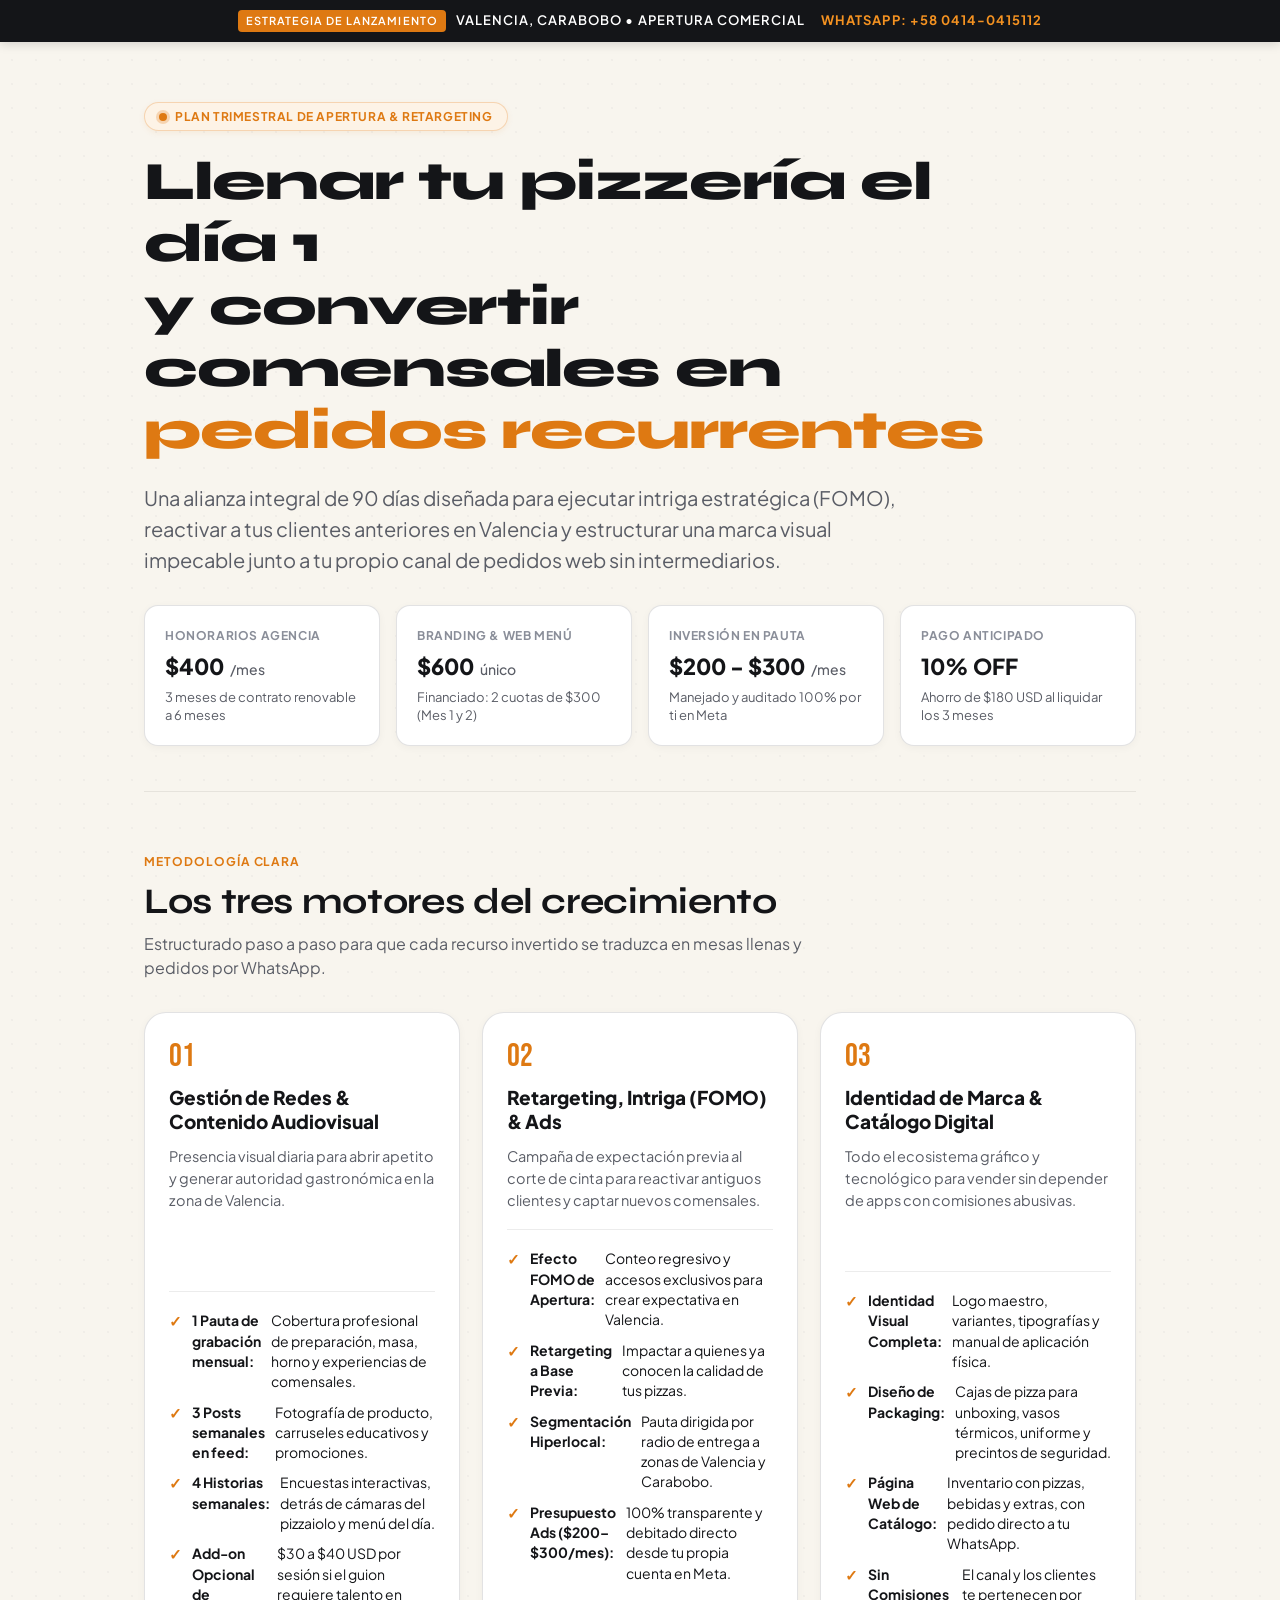
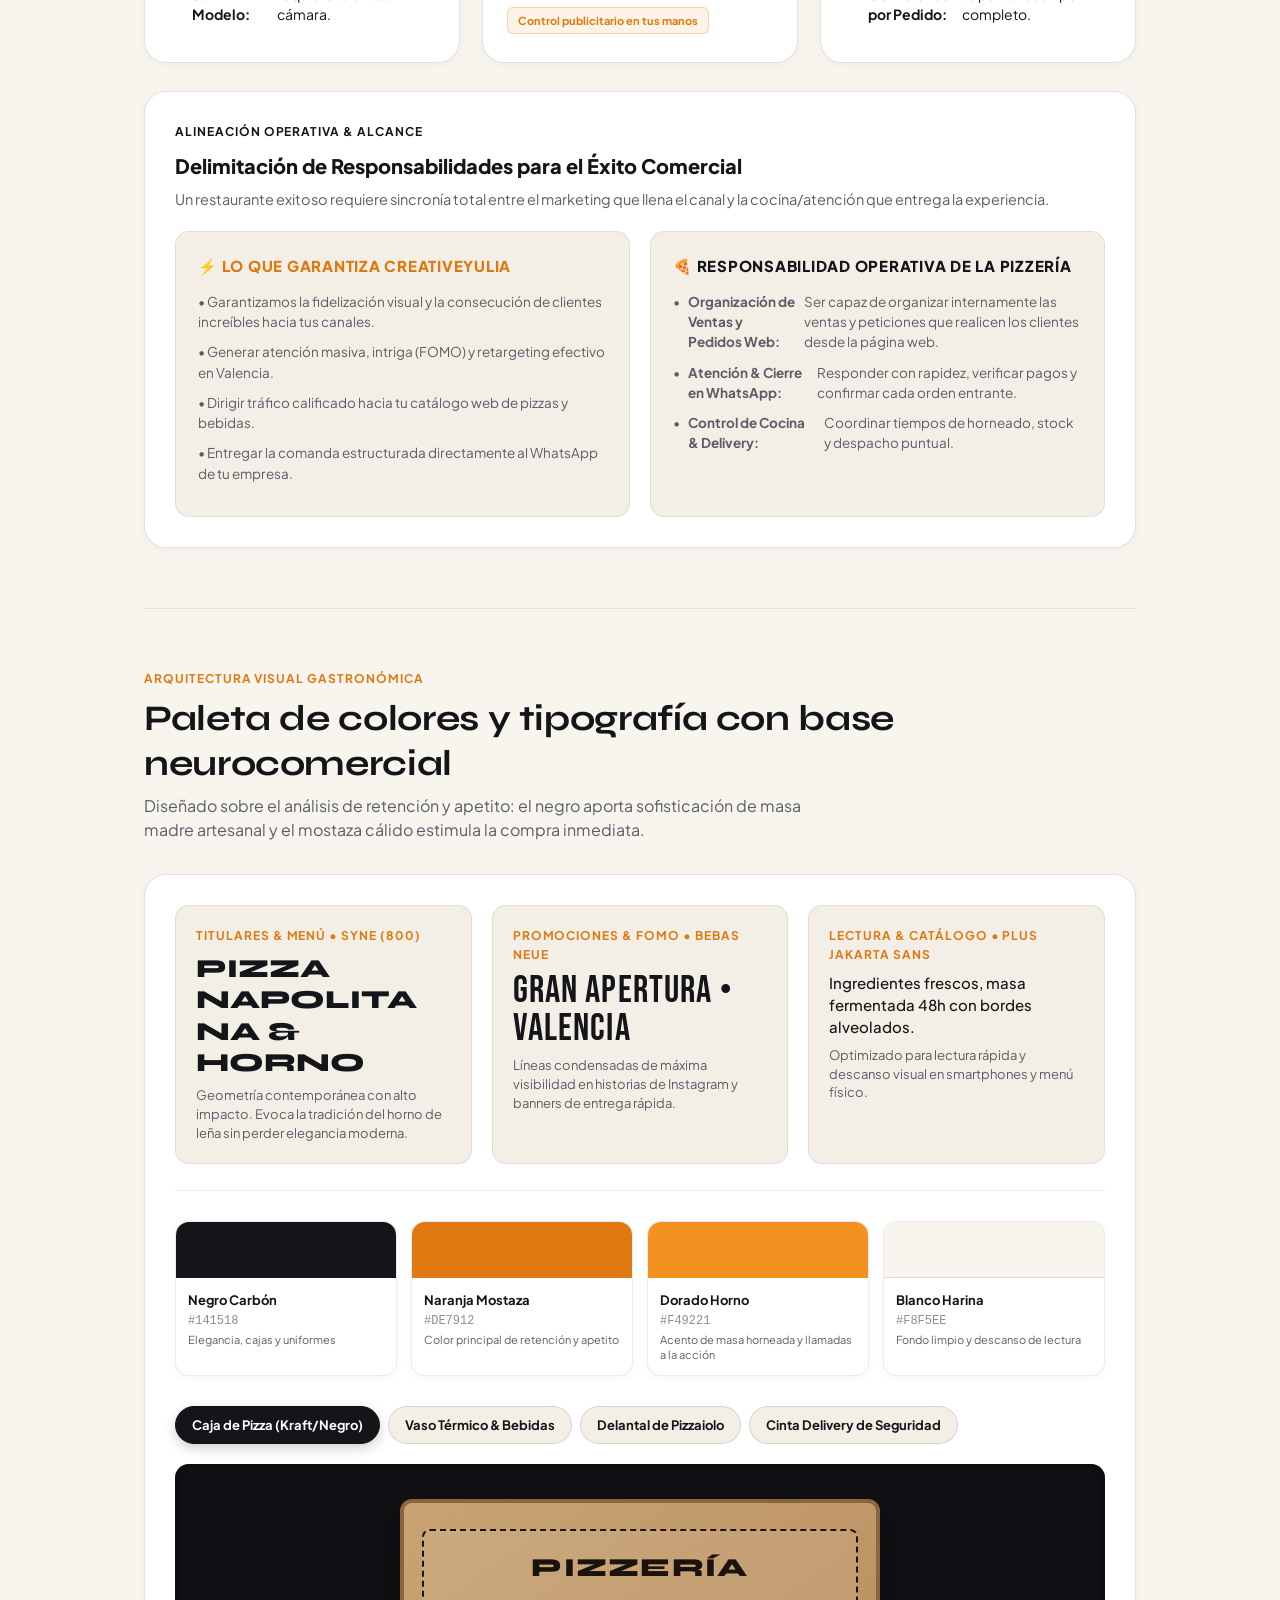
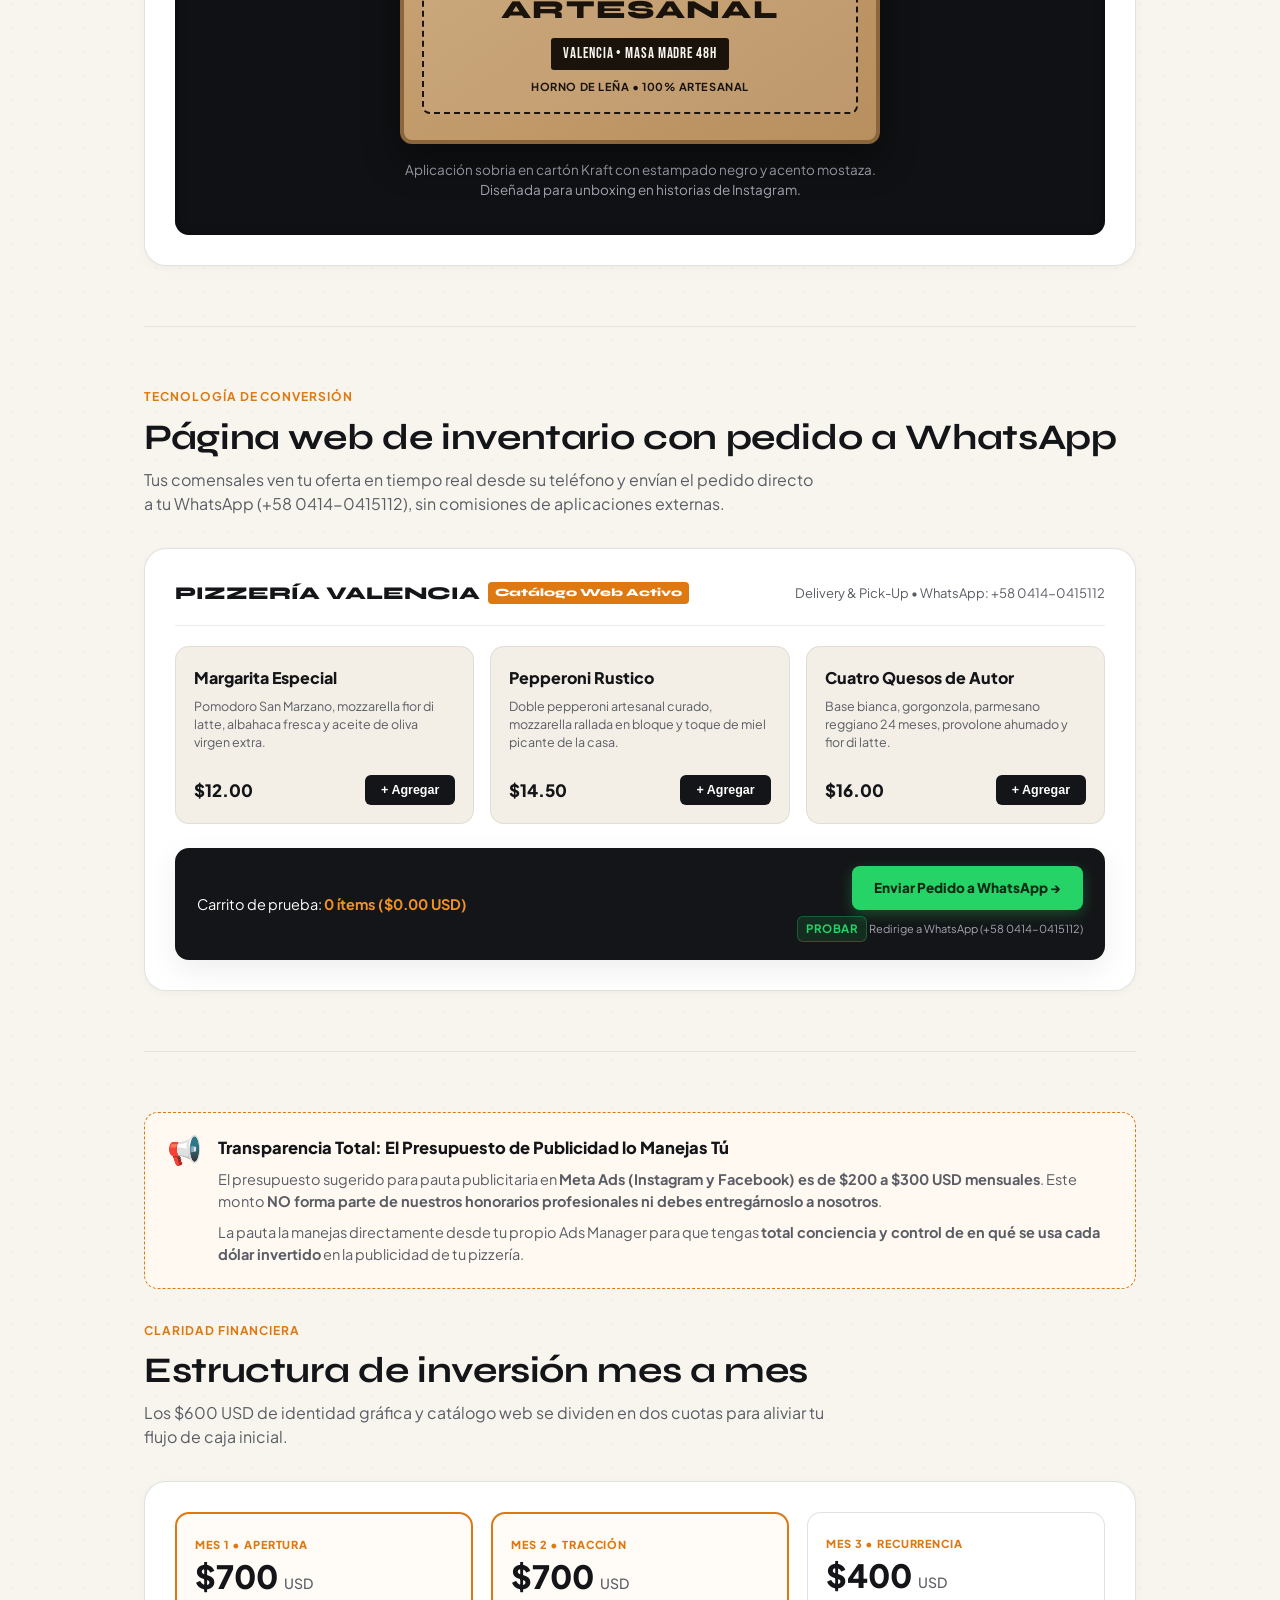
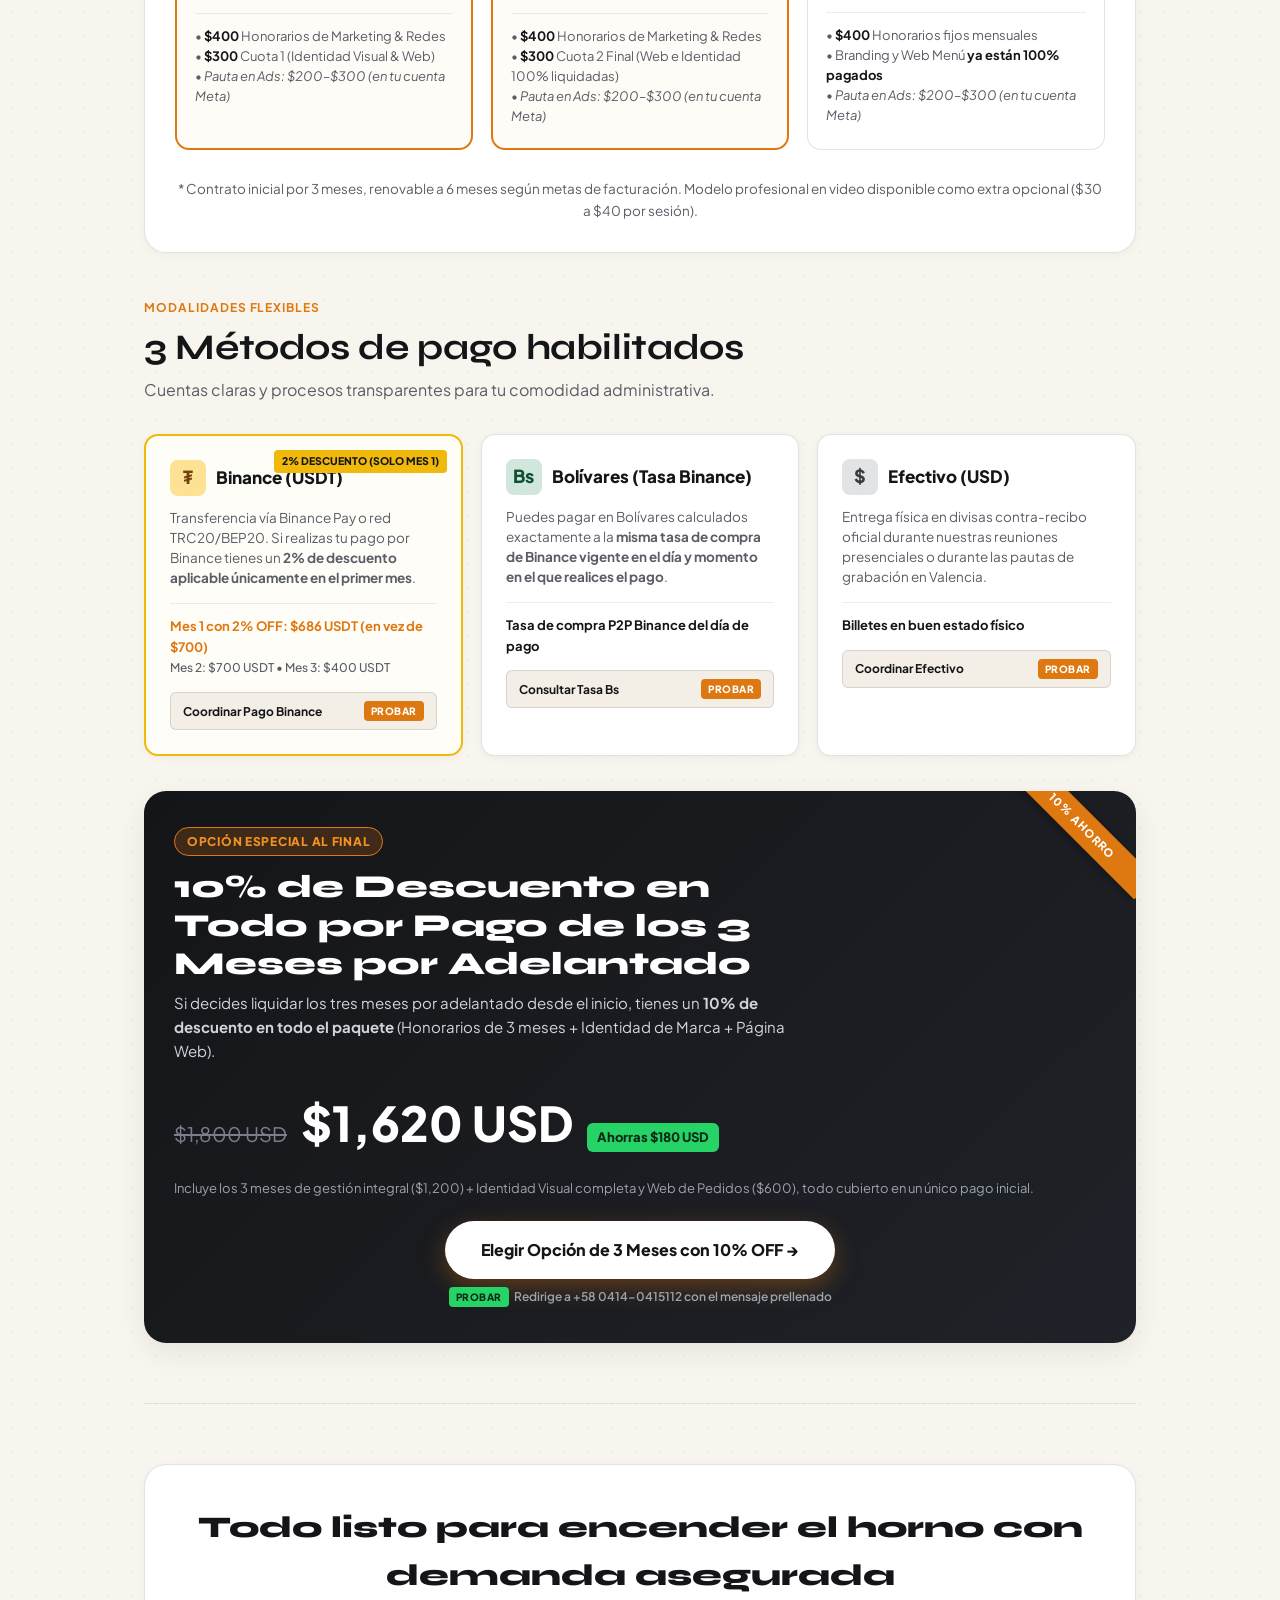
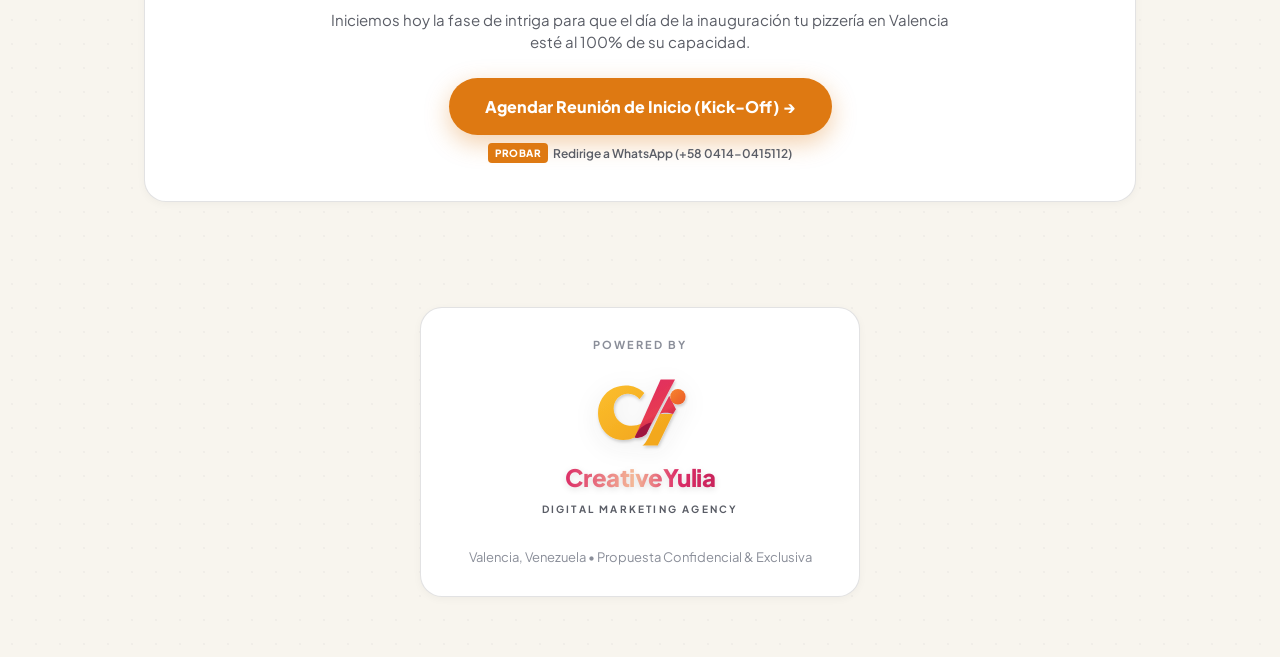
==== commit 64b4df9c: "fix: update WhatsApp contact to +58 0414-0415112 and bust edge cache" ====
--- a/propuestapizza/index.html
+++ b/propuestapizza/index.html
@@ -10,6 +10,10 @@
   <meta property="og:description" content="Plan Trimestral de Apertura & Retargeting. Desarrollado por CreativeYulia.">
   <meta property="og:type" content="website">
   <meta name="theme-color" content="#141518">
+  <meta http-equiv="Cache-Control" content="no-cache, no-store, must-revalidate">
+  <meta http-equiv="Pragma" content="no-cache">
+  <meta http-equiv="Expires" content="0">
+  <meta name="version" content="20261027-2005">
   <link rel="icon" href="data:image/svg+xml,<svg xmlns='http://www.w3.org/2000/svg' viewBox='0 0 100 100'><text y='.9em' font-size='90'>🍕</text></svg>">
 
   <link rel="preconnect" href="https://fonts.googleapis.com">
@@ -1518,8 +1522,8 @@
   <!-- TOP BAR -->
   <div class="top-badge">
     <span>Estrategia de Lanzamiento</span> Valencia, Carabobo • Apertura Comercial
-    <a href="https://wa.me/584127740041?text=Hola%2C%20le%C3%AD%20la%20propuesta%20de%20la%20pizzer%C3%ADa%20y%20quiero%20conversar." target="_blank" title="Contactar por WhatsApp">
-      WhatsApp: +58 412-7740041
+    <a href="https://wa.me/584140415112?text=Hola%2C%20le%C3%AD%20la%20propuesta%20de%20la%20pizzer%C3%ADa%20y%20quiero%20conversar." target="_blank" title="Contactar por WhatsApp">
+      WhatsApp: +58 0414-0415112
     </a>
   </div>
 
@@ -1725,7 +1729,7 @@
       <div class="section-header">
         <span class="section-eyebrow">Tecnología de Conversión</span>
         <h2 class="section-title">Página web de inventario con pedido a WhatsApp</h2>
-        <p class="section-desc">Tus comensales ven tu oferta en tiempo real desde su teléfono y envían el pedido directo a tu WhatsApp (+58 412-7740041), sin comisiones de aplicaciones externas.</p>
+        <p class="section-desc">Tus comensales ven tu oferta en tiempo real desde su teléfono y envían el pedido directo a tu WhatsApp (+58 0414-0415112), sin comisiones de aplicaciones externas.</p>
       </div>
 
       <div class="menu-demo-box">
@@ -1734,7 +1738,7 @@
             PIZZERÍA VALENCIA <span>Catálogo Web Activo</span>
           </div>
           <div style="font-size: 13px; color: var(--text-muted);">
-            Delivery & Pick-Up • WhatsApp: +58 412-7740041
+            Delivery & Pick-Up • WhatsApp: +58 0414-0415112
           </div>
         </div>
 
@@ -1778,12 +1782,12 @@
           <div class="cart-actions-wrapper">
             <div class="cart-actions">
               <button class="btn-clear-cart" onclick="clearCart()" id="btnClearCart" style="display: none;">Vaciar Carrito</button>
-              <a href="https://wa.me/584127740041?text=Hola%2C%20quiero%20hacer%20un%20pedido%20de%20pizza%20desde%20el%20men%C3%BA%20web" target="_blank" class="btn-wa-order" id="btnWaDemo">
+              <a href="https://wa.me/584140415112?text=Hola%2C%20quiero%20hacer%20un%20pedido%20de%20pizza%20desde%20el%20men%C3%BA%20web" target="_blank" class="btn-wa-order" id="btnWaDemo">
                 <span>Enviar Pedido a WhatsApp →</span>
               </a>
             </div>
             <div class="probar-caption">
-              <span class="probar-tag">probar</span> Redirige a WhatsApp (+58 412-7740041)
+              <span class="probar-tag">probar</span> Redirige a WhatsApp (+58 0414-0415112)
             </div>
           </div>
         </div>
@@ -1872,7 +1876,7 @@
             Mes 1 con 2% OFF: <strong>$686 USDT</strong> (en vez de $700)<br>
             <span style="font-size: 12px; color: var(--text-muted); font-weight: 500;">Mes 2: $700 USDT • Mes 3: $400 USDT</span>
           </div>
-          <a href="https://wa.me/584127740041?text=Hola%20CreativeYulia%2C%20quiero%20coordinar%20el%20pago%20en%20USDT%20(Binance)%20con%202%25%20OFF%20del%20Mes%201%20(%24686%20USDT)." target="_blank" class="pay-btn-link">
+          <a href="https://wa.me/584140415112?text=Hola%20CreativeYulia%2C%20quiero%20coordinar%20el%20pago%20en%20USDT%20(Binance)%20con%202%25%20OFF%20del%20Mes%201%20(%24686%20USDT)." target="_blank" class="pay-btn-link">
             <span>Coordinar Pago Binance</span>
             <span class="badge-probar-pill">probar</span>
           </a>
@@ -1890,7 +1894,7 @@
           <div class="pay-calc" style="color: var(--text-dark);">
             Tasa de compra P2P Binance del día de pago
           </div>
-          <a href="https://wa.me/584127740041?text=Hola%20CreativeYulia%2C%20quiero%20consultar%20la%20tasa%20Binance%20del%20d%C3%ADa%20para%20pagar%20en%20Bol%C3%ADvares." target="_blank" class="pay-btn-link">
+          <a href="https://wa.me/584140415112?text=Hola%20CreativeYulia%2C%20quiero%20consultar%20la%20tasa%20Binance%20del%20d%C3%ADa%20para%20pagar%20en%20Bol%C3%ADvares." target="_blank" class="pay-btn-link">
             <span>Consultar Tasa Bs</span>
             <span class="badge-probar-pill">probar</span>
           </a>
@@ -1908,7 +1912,7 @@
           <div class="pay-calc" style="color: var(--text-dark);">
             Billetes en buen estado físico
           </div>
-          <a href="https://wa.me/584127740041?text=Hola%20CreativeYulia%2C%20quiero%20coordinar%20el%20pago%20en%20efectivo%20USD%20en%20reuni%C3%B3n%20presencial." target="_blank" class="pay-btn-link">
+          <a href="https://wa.me/584140415112?text=Hola%20CreativeYulia%2C%20quiero%20coordinar%20el%20pago%20en%20efectivo%20USD%20en%20reuni%C3%B3n%20presencial." target="_blank" class="pay-btn-link">
             <span>Coordinar Efectivo</span>
             <span class="badge-probar-pill">probar</span>
           </a>
@@ -1937,11 +1941,11 @@
         </p>
 
         <div class="btn-group-with-subtext">
-          <a href="https://wa.me/584127740041?text=Hola%20CreativeYulia%2C%20quiero%20aprovechar%20la%20opci%C3%B3n%20de%20Pago%20de%20los%203%20Meses%20por%20Adelantado%20con%2010%25%20de%20descuento%20(%241%2C620%20USD)%20para%20la%20pizzer%C3%ADa." target="_blank" class="btn-main" style="background: #FFF; color: #141518;">
+          <a href="https://wa.me/584140415112?text=Hola%20CreativeYulia%2C%20quiero%20aprovechar%20la%20opci%C3%B3n%20de%20Pago%20de%20los%203%20Meses%20por%20Adelantado%20con%2010%25%20de%20descuento%20(%241%2C620%20USD)%20para%20la%20pizzer%C3%ADa." target="_blank" class="btn-main" style="background: #FFF; color: #141518;">
             Elegir Opción de 3 Meses con 10% OFF →
           </a>
           <span class="subtext-probar-light">
-            <span class="badge-probar-pill" style="background: #25D366; color: #0E2916;">probar</span> Redirige a +58 412-7740041 con el mensaje prellenado
+            <span class="badge-probar-pill" style="background: #25D366; color: #0E2916;">probar</span> Redirige a +58 0414-0415112 con el mensaje prellenado
           </span>
         </div>
       </div>
@@ -1954,11 +1958,11 @@
         <p>Iniciemos hoy la fase de intriga para que el día de la inauguración tu pizzería en Valencia esté al 100% de su capacidad.</p>
         
         <div class="btn-group-with-subtext">
-          <a href="https://wa.me/584127740041?text=Hola%20CreativeYulia%2C%20le%C3%AD%20la%20propuesta%20para%20la%20apertura%20de%20la%20pizzer%C3%ADa%20en%20Valencia%20y%20quiero%20agendar%20el%20Kick-Off%20inicial." target="_blank" class="btn-main">
+          <a href="https://wa.me/584140415112?text=Hola%20CreativeYulia%2C%20le%C3%AD%20la%20propuesta%20para%20la%20apertura%20de%20la%20pizzer%C3%ADa%20en%20Valencia%20y%20quiero%20agendar%20el%20Kick-Off%20inicial." target="_blank" class="btn-main">
             Agendar Reunión de Inicio (Kick-Off) →
           </a>
           <span class="subtext-probar">
-            <span class="badge-probar-pill">probar</span> Redirige a WhatsApp (+58 412-7740041)
+            <span class="badge-probar-pill">probar</span> Redirige a WhatsApp (+58 0414-0415112)
           </span>
         </div>
       </div>
@@ -2029,14 +2033,14 @@
       <span>💬</span>
       <span>WhatsApp Pizzería</span>
     </div>
-    <a href="https://wa.me/584127740041?text=Hola%2C%20estoy%20viendo%20la%20propuesta%20de%20la%20pizzer%C3%ADa%20y%20quiero%20probar%20la%20comunicaci%C3%B3n." target="_blank" class="btn-quick">
-      <span>Probar (+584127740041) →</span>
+    <a href="https://wa.me/584140415112?text=Hola%2C%20estoy%20viendo%20la%20propuesta%20de%20la%20pizzer%C3%ADa%20y%20quiero%20probar%20la%20comunicaci%C3%B3n." target="_blank" class="btn-quick">
+      <span>Probar (+584140415112) →</span>
     </a>
   </div>
 
   <script>
     // Configuración centralizada de WhatsApp
-    const WA_PHONE = "584127740041";
+    const WA_PHONE = "584140415112";
 
     function switchMockup(type, btnElement) {
       const container = document.getElementById('mockupBox');
